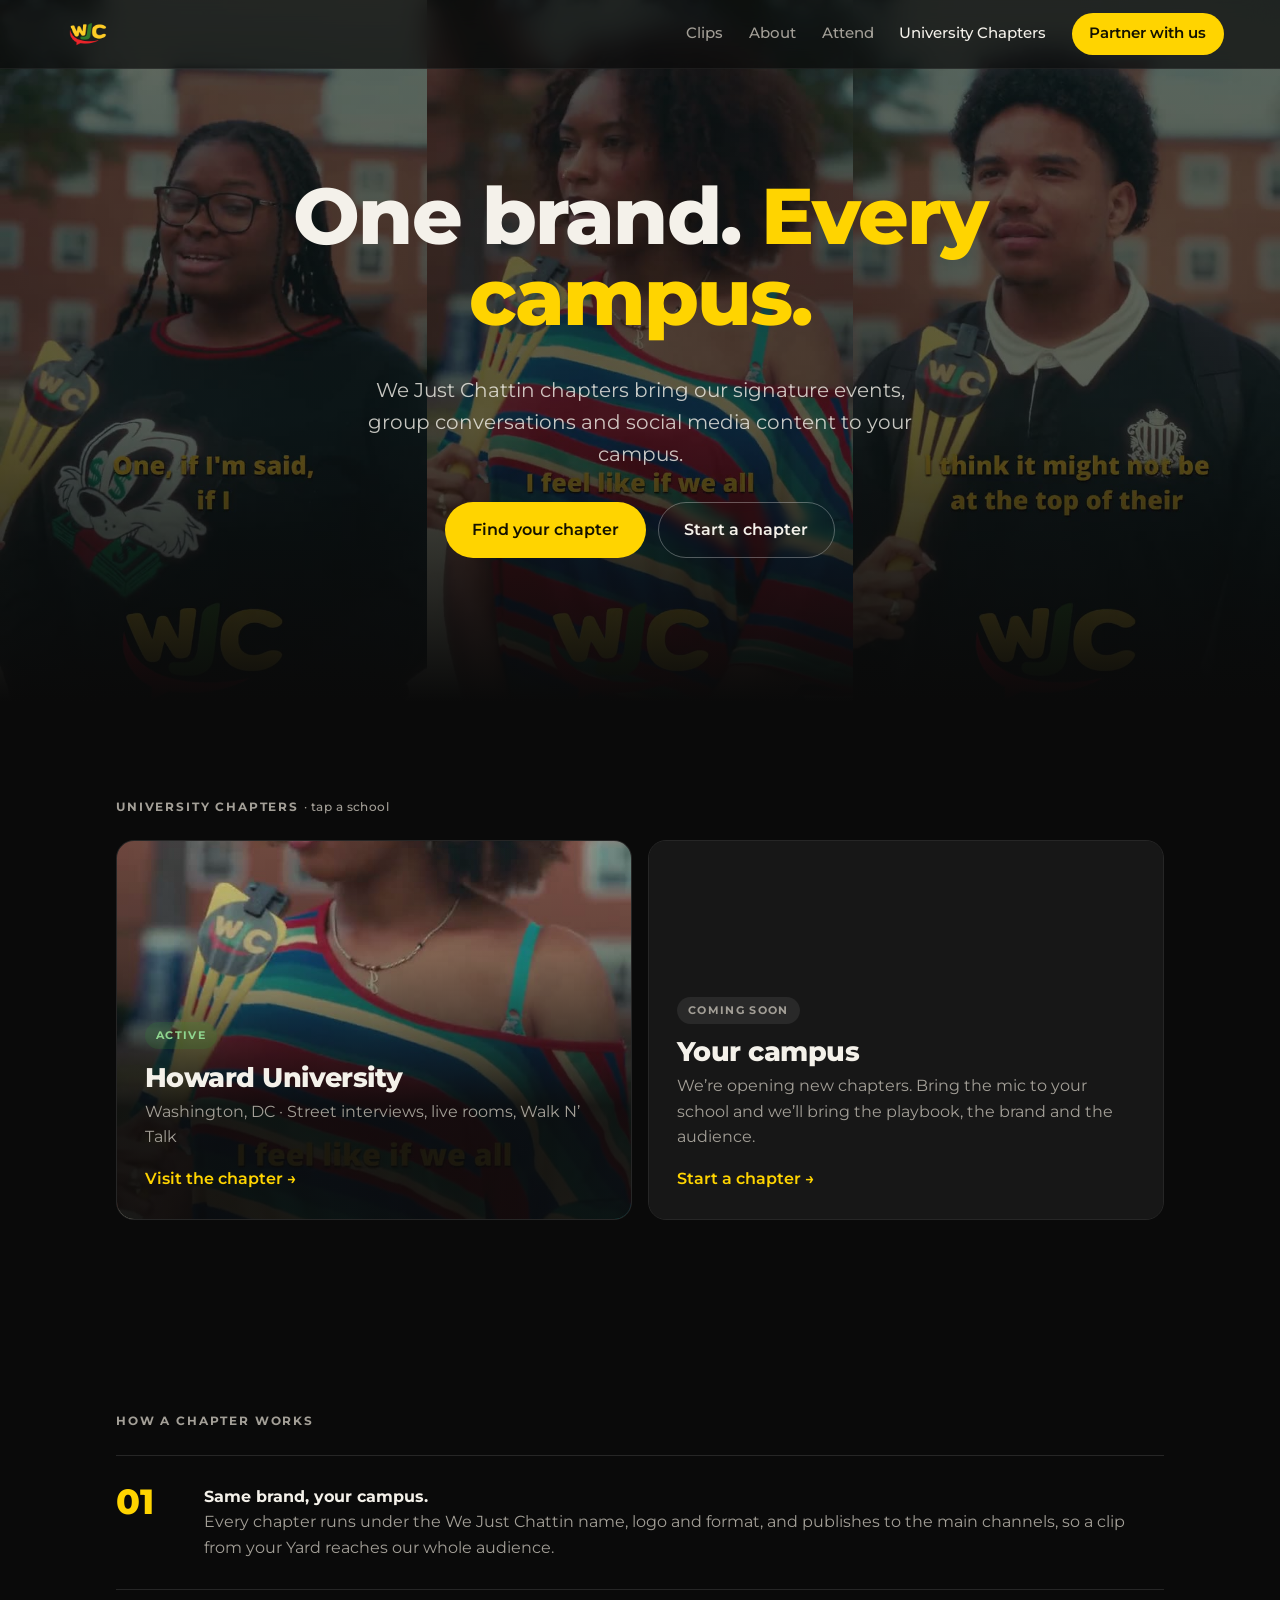
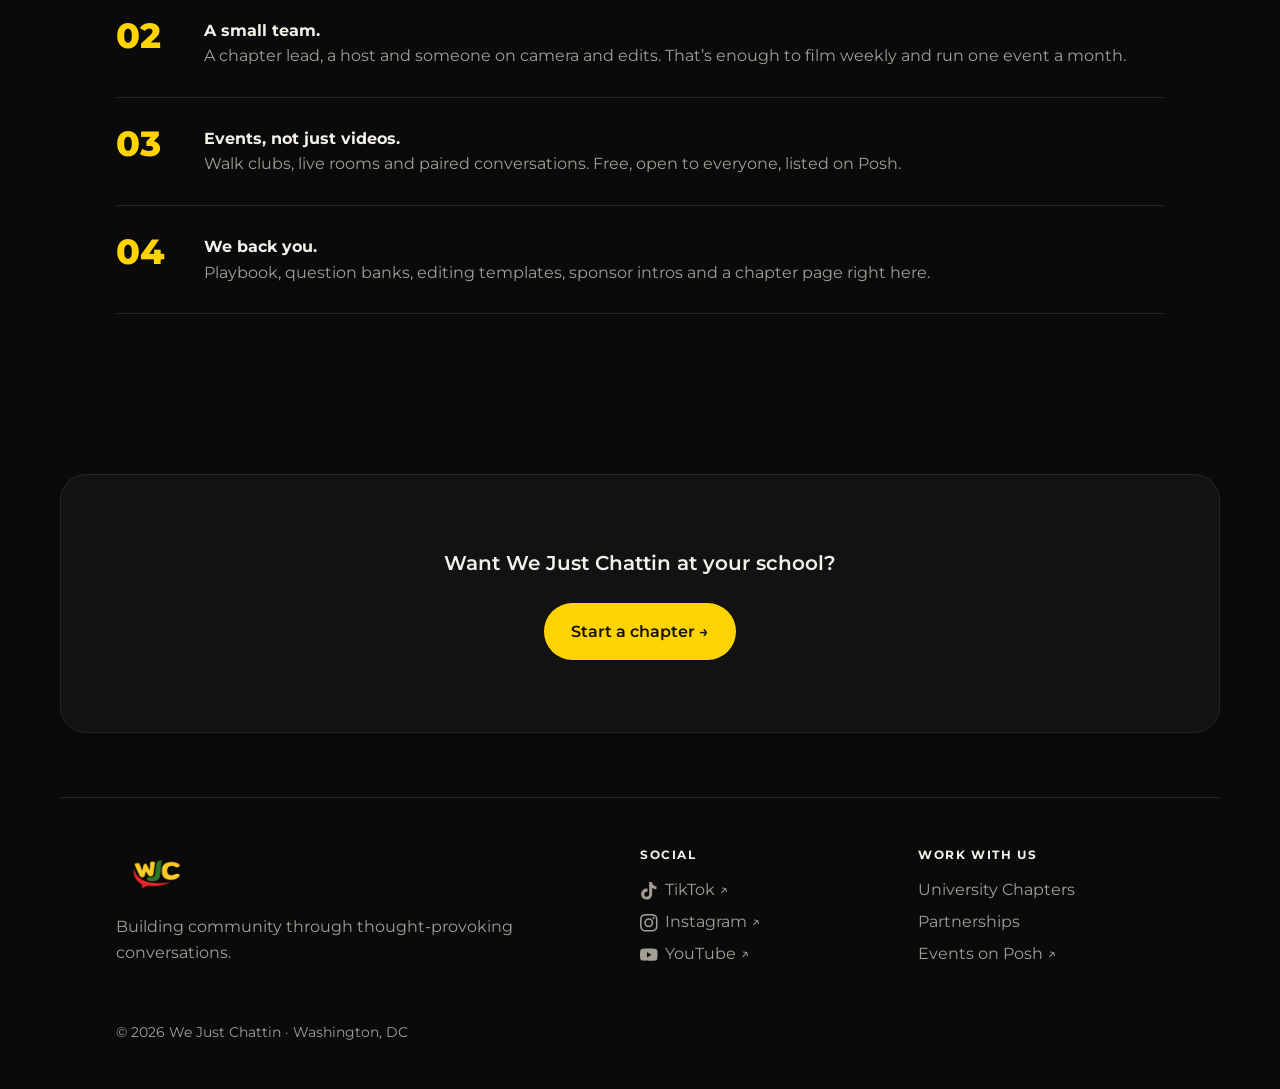
==== chapters/index.html @ 2496a4d8 "Past events: Walk N' Talk recap with flyer, photo masonry and viewer; Season 2 Sessions recap Co-Aut" ====
<!doctype html>
<html lang="en">
<head>
  <meta charset="utf-8">
  <meta name="viewport" content="width=device-width, initial-scale=1">
  <title>University Chapters · We Just Chattin</title>
  <meta name="description" content="We Just Chattin chapters bring our signature events, group conversations and social media content to your campus. Find your school or start a chapter.">
  <meta property="og:title" content="University Chapters · We Just Chattin">
  <meta property="og:description" content="We Just Chattin chapters bring our signature events, group conversations and social media content to your campus. Find your school or start a chapter.">
  <meta property="og:image" content="../assets/logo.png">
  <link rel="icon" href="../assets/logo.png">
  <link rel="preconnect" href="https://fonts.googleapis.com">
  <link href="https://fonts.googleapis.com/css2?family=Montserrat:wght@500;600;700;800;900&display=swap" rel="stylesheet">
  <link rel="stylesheet" href="../styles.css?v=23">
</head>
<body>
  <header class="nav">
    <a class="brand" href="../index.html"><img src="../assets/logo.png" alt="We Just Chattin"></a>
    <button class="menu-btn" aria-label="Open menu" aria-expanded="false">☰</button>
    <nav>
      <a href="../index.html#clips">Clips</a>
      <a href="../index.html#about">About</a>
      <a href="../index.html#attend">Attend</a>
      <a href="../chapters/" aria-current="page">University Chapters</a>
      <a href="../partnerships.html" class="nav-cta">Partner with us</a>
    </nav>
  </header>

  <main>
    <section class="hero short">
      <div class="wall three" aria-hidden="true">
        <video autoplay muted loop playsinline preload="auto" poster="../assets/hero/wall-1.jpg"><source src="../assets/hero/wall-1.mp4" type="video/mp4"></video>
        <video autoplay muted loop playsinline preload="auto" poster="../assets/hero/wall-3.jpg"><source src="../assets/hero/wall-3.mp4" type="video/mp4"></video>
        <video autoplay muted loop playsinline preload="auto" poster="../assets/hero/wall-5.jpg"><source src="../assets/hero/wall-5.mp4" type="video/mp4"></video>
      </div>
      <div class="hero-inner">
        <h1>One brand. <em>Every campus.</em></h1>
        <p class="lede">We Just Chattin chapters bring our signature events, group conversations and social media content to your campus.</p>
        <div class="actions center">
          <a class="btn primary" href="#chapters">Find your chapter</a>
          <a class="btn ghost" href="mailto:hello@wejustchattin.com?subject=Start%20a%20We%20Just%20Chattin%20chapter">Start a chapter</a>
        </div>
      </div>
    </section>

    <section id="chapters" class="section">
      <p class="label">University Chapters <span>&middot; tap a school</span></p>
      <div class="chapters">
        <a class="chapter-card" href="howard.html">
          <img src="../assets/hero/wall-3.jpg" alt="" loading="lazy" width="720" height="1280">
          <div class="chapter-body">
            <span class="chip">Active</span>
            <h2>Howard University</h2>
            <p>Washington, DC &middot; Street interviews, live rooms, Walk N&rsquo; Talk</p>
            <span class="go">Visit the chapter →</span>
          </div>
        </a>
        <a class="chapter-card soon" href="mailto:hello@wejustchattin.com?subject=Start%20a%20We%20Just%20Chattin%20chapter">
          <div class="chapter-body">
            <span class="chip">Coming soon</span>
            <h2>Your campus</h2>
            <p>We&rsquo;re opening new chapters. Bring the mic to your school and we&rsquo;ll bring the playbook, the brand and the audience.</p>
            <span class="go">Start a chapter →</span>
          </div>
        </a>
      </div>
    </section>

    <section class="section">
      <p class="label">How a chapter works</p>
      <ol class="steps">
        <li><div><strong>Same brand, your campus.</strong><p>Every chapter runs under the We Just Chattin name, logo and format, and publishes to the main channels, so a clip from your Yard reaches our whole audience.</p></div></li>
        <li><div><strong>A small team.</strong><p>A chapter lead, a host and someone on camera and edits. That&rsquo;s enough to film weekly and run one event a month.</p></div></li>
        <li><div><strong>Events, not just videos.</strong><p>Walk clubs, live rooms and paired conversations. Free, open to everyone, listed on Posh.</p></div></li>
        <li><div><strong>We back you.</strong><p>Playbook, question banks, editing templates, sponsor intros and a chapter page right here.</p></div></li>
      </ol>
    </section>

    <section class="cta-band">
      <p>Want We Just Chattin at your school?</p>
      <a class="btn primary" href="mailto:hello@wejustchattin.com?subject=Start%20a%20We%20Just%20Chattin%20chapter">Start a chapter →</a>
    </section>
  </main>

  <footer>
    <div class="foot-grid">
      <div>
        <img class="foot-logo" src="../assets/logo.png" alt="We Just Chattin">
        <p class="muted">Building community through thought-provoking conversations.</p>
      </div>
      <div>
        <p class="foot-h">Social</p>
        <a href="https://www.tiktok.com/@wejchattin" target="_blank" rel="noopener"><svg class="icon" viewBox="0 0 24 24" aria-hidden="true"><path fill="currentColor" d="M12.53.02C13.84 0 15.14.01 16.44 0c.08 1.53.63 3.09 1.75 4.17 1.12 1.11 2.7 1.62 4.24 1.79v4.03c-1.44-.05-2.89-.35-4.2-.97-.57-.26-1.1-.59-1.62-.93-.01 2.92.01 5.84-.02 8.75-.08 1.4-.54 2.79-1.35 3.94-1.31 1.92-3.58 3.17-5.91 3.21-1.43.08-2.86-.31-4.08-1.03-2.02-1.19-3.44-3.37-3.65-5.71-.02-.5-.03-1-.01-1.49.18-1.9 1.12-3.72 2.58-4.96 1.66-1.44 3.98-2.13 6.15-1.72.02 1.48-.04 2.96-.04 4.44-.99-.32-2.15-.23-3.02.37-.63.41-1.11 1.04-1.36 1.75-.21.51-.15 1.07-.14 1.61.24 1.64 1.82 3.02 3.5 2.87 1.12-.01 2.19-.66 2.77-1.61.19-.33.4-.67.41-1.06.1-1.79.06-3.57.07-5.36.01-4.03-.01-8.05.02-12.07z"/></svg>TikTok ↗</a>
        <a href="https://www.instagram.com/wejchattin/" target="_blank" rel="noopener"><svg class="icon" viewBox="0 0 24 24" aria-hidden="true"><path fill="currentColor" d="M7.03.08C5.76.14 4.9.34 4.14.64c-.78.3-1.44.71-2.1 1.37C1.38 2.67.98 3.33.68 4.11.38 4.87.18 5.73.13 7c-.06 1.27-.07 1.68-.07 4.92 0 3.24.02 3.65.08 4.92.06 1.27.26 2.14.56 2.9.3.78.71 1.44 1.37 2.1.66.66 1.32 1.06 2.1 1.36.76.3 1.63.5 2.9.55 1.27.06 1.68.07 4.92.07s3.65-.02 4.92-.08c1.27-.06 2.14-.26 2.9-.56.78-.3 1.44-.71 2.1-1.37.66-.66 1.06-1.32 1.36-2.1.3-.76.5-1.63.55-2.9.06-1.27.07-1.68.07-4.92s-.02-3.65-.08-4.92c-.06-1.27-.26-2.14-.56-2.9-.3-.78-.71-1.44-1.37-2.1-.66-.66-1.32-1.06-2.1-1.36-.76-.3-1.63-.5-2.9-.55C15.65.01 15.24 0 12 0 8.76 0 8.35.02 7.03.08zm.15 21.65c-1.16-.05-1.8-.25-2.22-.41-.56-.22-.96-.48-1.38-.9-.42-.42-.68-.82-.9-1.38-.16-.42-.36-1.05-.41-2.22-.06-1.26-.07-1.63-.08-4.82 0-3.19 0-3.56.06-4.82.05-1.16.25-1.8.41-2.22.22-.56.48-.96.9-1.38.42-.42.82-.68 1.38-.9.42-.16 1.05-.36 2.22-.41 1.26-.06 1.63-.07 4.82-.08 3.19 0 3.56 0 4.82.06 1.16.05 1.8.25 2.22.41.56.22.96.48 1.38.9.42.42.68.82.9 1.38.16.42.36 1.05.41 2.22.06 1.26.07 1.63.08 4.82 0 3.19 0 3.56-.06 4.82-.05 1.16-.25 1.8-.41 2.22-.22.56-.48.96-.9 1.38-.42.42-.82.68-1.38.9-.42.16-1.05.36-2.22.41-1.26.06-1.63.07-4.82.08-3.19 0-3.56 0-4.82-.06zM16.95 5.6a1.44 1.44 0 1 0 2.88 0 1.44 1.44 0 0 0-2.88 0zM5.84 12.01a6.16 6.16 0 1 0 12.32-.02 6.16 6.16 0 0 0-12.32.02zM8 12a4 4 0 1 1 8 0 4 4 0 0 1-8 0z"/></svg>Instagram ↗</a>
        <a href="https://www.youtube.com/@WejChattin" target="_blank" rel="noopener"><svg class="icon" viewBox="0 0 24 24" aria-hidden="true"><path fill="currentColor" d="M23.5 6.19a3.02 3.02 0 0 0-2.12-2.14C19.5 3.55 12 3.55 12 3.55s-7.5 0-9.38.5A3.02 3.02 0 0 0 .5 6.19C0 8.07 0 12 0 12s0 3.93.5 5.81a3.02 3.02 0 0 0 2.12 2.14c1.88.5 9.38.5 9.38.5s7.5 0 9.38-.5a3.02 3.02 0 0 0 2.12-2.14C24 15.93 24 12 24 12s0-3.93-.5-5.81zM9.55 15.57V8.43L15.82 12l-6.27 3.57z"/></svg>YouTube ↗</a>
      </div>
      <div>
        <p class="foot-h">Work with us</p>
        <a href="index.html">University Chapters</a>
        <a href="../partnerships.html">Partnerships</a>
        <a href="https://posh.vip/e/walk-n-talk-1" target="_blank" rel="noopener">Events on Posh ↗</a>
      </div>
    </div>
    <p class="copy">&copy; <span id="year"></span> We Just Chattin &middot; Washington, DC</p>
  </footer>

  <script src="../site.js?v=13"></script>
</body>
</html>
---- styles.css ----
/* ---------- Tokens ---------- */
:root {
  --bg: #0a0a0a;
  --bg-2: #121212;
  --surface: #171717;
  --border: #262626;
  --text: #f4f1ea;
  --muted: #a39f97;
  --yellow: #ffd400;   /* logo */
  --green: #2e8b2e;    /* logo */
  --red: #e52421;      /* logo */
  --accent: var(--yellow);
  --accent-ink: #141200;
  --radius: 18px;
  --max: 1160px;
  --gutter: clamp(1.25rem, 5vw, 3.5rem);
}

* { box-sizing: border-box; }
html { scroll-behavior: smooth; }
body { margin: 0; background: var(--bg); color: var(--text); font-family: "Montserrat", system-ui, -apple-system, sans-serif; line-height: 1.6; -webkit-font-smoothing: antialiased; }
img, video { max-width: 100%; display: block; }
a { color: inherit; }
p { margin: 0 0 1em; }
.muted { color: var(--muted); }

/* ---------- Type (Grail-style serif statements) ---------- */
h1, .display { font-family: "Montserrat", system-ui, sans-serif; font-weight: 800; letter-spacing: -0.025em; line-height: 1.02; margin: 0 0 0.45em; }
h1 { font-size: clamp(2rem, min(6.2vw, 9vh), 5rem); }
h2.display { font-size: clamp(1.9rem, 4.2vw, 3.1rem); }
h1 em, .display em { font-style: normal; color: var(--accent); }
h3 { font-weight: 800; font-size: 1.15rem; margin: 0 0 0.4em; line-height: 1.2; }
.eyebrow { display: inline-block; font-size: 0.72rem; font-weight: 600; letter-spacing: 0.18em; text-transform: uppercase; color: var(--muted); margin-bottom: 1.5rem; }
.chip { display: inline-block; font-size: 0.68rem; font-weight: 700; letter-spacing: 0.12em; text-transform: uppercase; color: #8fd68f; background: rgba(46,139,46,0.18); border-radius: 999px; padding: 0.3rem 0.7rem; margin-bottom: 0.9rem; }
.lede { font-size: clamp(1.05rem, 1.8vw, 1.25rem); color: var(--muted); max-width: 36rem; margin-left: auto; margin-right: auto; }
.section-head { max-width: 44rem; margin-bottom: 2.5rem; }
.section-lede { color: var(--muted); max-width: 36rem; }
.section-lede.center { margin: 0 auto 1.5rem; }

.label { font-size: 0.72rem; font-weight: 700; letter-spacing: 0.16em; text-transform: uppercase; color: var(--muted); margin: 0 0 1.5rem; }
.label span { font-weight: 500; letter-spacing: 0.04em; text-transform: none; }

/* ---------- Nav ---------- */
.nav { position: fixed; top: 0; left: 0; right: 0; z-index: 20; display: flex; align-items: center; justify-content: space-between; gap: 1rem; padding: 0.75rem var(--gutter); background: rgba(10,10,10,0.7); backdrop-filter: blur(14px); border-bottom: 1px solid rgba(255,255,255,0.06); }
.brand img { height: 44px; width: auto; }
.nav nav { display: flex; align-items: center; gap: 1.6rem; }
.nav nav a { text-decoration: none; color: var(--muted); font-weight: 500; font-size: 0.92rem; }
.nav nav a:hover, .nav nav a[aria-current] { color: var(--text); }
.nav-cta { color: var(--accent-ink) !important; background: var(--accent); padding: 0.55rem 1.1rem; border-radius: 999px; font-weight: 600 !important; }
.menu-btn { display: none; background: none; border: 1px solid var(--border); color: var(--text); font-size: 1.1rem; border-radius: 10px; padding: 0.4rem 0.7rem; }

/* ---------- Layout ---------- */
main > .section, main > .stats, main > .cta-band, main > .logo-strip { max-width: var(--max); margin-left: auto; margin-right: auto; padding-left: var(--gutter); padding-right: var(--gutter); }
.section { scroll-margin-top: 5rem; padding-top: clamp(3.5rem, 8vw, 6rem); padding-bottom: clamp(3.5rem, 8vw, 6rem); }

/* ---------- Buttons ---------- */
.actions { display: flex; gap: 0.75rem; flex-wrap: wrap; margin-top: 2rem; }
.actions.center { justify-content: center; }
.btn { display: inline-block; padding: 0.9rem 1.6rem; border-radius: 999px; font-weight: 600; text-decoration: none; border: 1.5px solid transparent; transition: background 0.15s, border-color 0.15s, filter 0.15s; }
.btn:hover { filter: brightness(1.08); }
.btn.primary { background: var(--accent); color: var(--accent-ink); }
.btn.primary:hover { background: #ffe14d; }
.btn.ghost { border-color: rgba(255,255,255,0.3); color: var(--text); backdrop-filter: blur(6px); }
.btn.ghost:hover { border-color: var(--text); }
.btn.light { background: #fff; color: #111; }

/* ---------- Hero with video wall ---------- */
.hero { position: relative; min-height: 100svh; display: grid; place-items: center; text-align: center; padding: 7rem var(--gutter) 5rem; overflow: hidden; isolation: isolate; }
.hero.short { min-height: 78svh; }
.wall { position: absolute; inset: 0; z-index: -2; display: grid; grid-template-columns: repeat(5, 1fr); gap: 0; }
.wall.three { grid-template-columns: repeat(3, 1fr); }
.wall video { width: 100%; height: 100%; object-fit: cover; filter: saturate(0.9); }
.hero::before { content: ""; position: absolute; inset: 0; z-index: -1; background: linear-gradient(to bottom, rgba(10,10,10,0.55), rgba(10,10,10,0.62) 60%, var(--bg) 100%); }
.hero-inner { max-width: 60rem; }
.hero .lede { color: rgba(244,241,234,0.8); }

/* ---------- Stats (Jubilee-style, no boxes) ---------- */
.stats { display: grid; grid-template-columns: repeat(4, 1fr); gap: 2rem 2.5rem; padding-top: 3.5rem; padding-bottom: 1.5rem; }
.stat { border-left: 1px solid var(--border); padding-left: 1.25rem; }
.stat strong { display: block; font-weight: 900; letter-spacing: -0.04em; line-height: 0.95; font-size: clamp(2.6rem, 5.5vw, 4.6rem); color: var(--accent); margin-bottom: 0.5rem; }
.stat span { display: block; color: var(--muted); font-size: 0.95rem; max-width: 16rem; }
.stats.big { grid-template-columns: repeat(2, 1fr); gap: 3rem 4rem; padding: 0; }
.stats.big .stat strong { font-size: clamp(3.4rem, 8vw, 7rem); }
.stats.big .stat span { font-size: 1.05rem; max-width: 22rem; }
.stats-link { grid-column: 1 / -1; font-size: 0.9rem; font-weight: 600; text-decoration: none; }
.stats-link:hover { color: var(--accent); }

/* ---------- Most-watched reel: poster cards + lightbox ---------- */
.reel { display: flex; gap: 1rem; overflow-x: auto; scroll-snap-type: x mandatory; padding: 0.25rem var(--gutter) 1rem; margin: 0 calc(-1 * var(--gutter)); scrollbar-width: none; }
.reel::-webkit-scrollbar { display: none; }
.tok { flex: 0 0 auto; width: clamp(210px, 20vw, 260px); margin: 0; scroll-snap-align: start; }
.tok-poster { display: block; position: relative; width: 100%; aspect-ratio: 9 / 16; padding: 0; border: 0; border-radius: 16px; overflow: hidden; background: var(--surface); }
.tok-poster img { width: 100%; height: 100%; object-fit: cover; transition: transform 0.35s ease; }
.tok-poster:hover img { transform: scale(1.04); }
.tok-poster::after { content: ""; position: absolute; inset: 0; background: linear-gradient(to top, rgba(0,0,0,0.45), transparent 45%); }
.tok-poster .play { position: absolute; left: 50%; top: 50%; width: 58px; height: 58px; margin: -29px 0 0 -29px; border-radius: 50%; background: var(--accent); z-index: 1; display: grid; place-items: center; transition: transform 0.2s; box-shadow: 0 8px 24px rgba(0,0,0,0.35); }
.tok-poster .play::before { content: ""; width: 0; height: 0; border-style: solid; border-width: 11px 0 11px 19px; border-color: transparent transparent transparent var(--accent-ink); margin-left: 4px; }
.tok-poster:hover .play { transform: scale(1.08); }
.tok figcaption { padding: 0.8rem 0.1rem 0; font-size: 0.9rem; }
.tok figcaption strong { display: block; font-weight: 700; line-height: 1.3; margin-bottom: 0.25rem; }
.tok figcaption .plat { display: inline-flex; align-items: center; gap: 0.4rem; color: var(--accent); font-weight: 700; }
.tok figcaption .plat .icon { width: 1rem; height: 1rem; color: var(--text); }
.tok.more { display: grid; place-items: center; width: 200px; aspect-ratio: 9 / 16; text-decoration: none; background: var(--accent); color: var(--accent-ink); border-radius: 16px; font-weight: 800; font-size: 1.2rem; line-height: 1.15; text-align: center; letter-spacing: -0.02em; }
.tok.more.ig { background: var(--surface); color: var(--text); border: 1px solid var(--border); }

.player { border: 0; padding: 0; background: transparent; max-width: none; max-height: none; width: fit-content; height: fit-content; margin: auto; overflow: visible; }
.player::backdrop { background: rgba(0,0,0,0.85); backdrop-filter: blur(6px); }
.player-frame { width: min(360px, 92vw); height: min(640px, 82vh); border-radius: 18px; overflow: hidden; background: #000; }
.player-frame iframe { width: 100%; height: 100%; border: 0; display: block; }
.player.instagram .player-frame iframe { height: calc(100% + 130px); margin-top: -54px; }
.player-close { position: absolute; top: -2.6rem; right: 0; background: none; border: 0; color: #fff; font-size: 1.4rem; }
.player-link { display: block; margin-top: 0.8rem; text-align: center; color: var(--muted); text-decoration: none; font-size: 0.9rem; }
.player-link:hover { color: var(--text); }

/* ---------- Channels ---------- */
.channels { display: grid; grid-template-columns: repeat(auto-fit, minmax(260px, 1fr)); gap: 1rem; }
.channel { position: relative; display: flex; flex-direction: column; gap: 0.3rem; background: var(--surface); border: 1px solid var(--border); border-radius: var(--radius); padding: 1.6rem 1.75rem; text-decoration: none; transition: border-color 0.15s; }
.channel:hover { border-color: var(--accent); }
.channel .label { display: flex; align-items: center; gap: 0.5rem; font-size: 0.72rem; letter-spacing: 0.14em; text-transform: uppercase; color: var(--muted); margin-bottom: 0.4rem; }
.icon { width: 1.35rem; height: 1.35rem; flex: 0 0 auto; }
.channel .icon { width: 1.6rem; height: 1.6rem; color: var(--text); }
.channel:hover .icon { color: var(--accent); }
.foot-grid a .icon { display: inline-block; vertical-align: -0.3em; margin-right: 0.45rem; width: 1.1rem; height: 1.1rem; }
.channel strong { font-family: "Montserrat", sans-serif; font-weight: 800; letter-spacing: -0.02em; font-size: 1.5rem; line-height: 1.1; }
.channel .meta { color: var(--muted); font-size: 0.9rem; }
.channel .arrow { position: absolute; top: 1.4rem; right: 1.6rem; color: var(--accent); font-size: 1.2rem; }

/* ---------- Attend ---------- */
.attend { display: grid; grid-template-columns: 1fr 1.2fr; gap: 3rem; align-items: start; }
.attend-media { display: grid; grid-template-columns: minmax(0, 220px) 1fr; gap: 1.25rem; align-items: start; }
.walk-video { margin: 0; }
.walk-video video { width: 100%; aspect-ratio: 9 / 16; object-fit: cover; border-radius: 16px; background: var(--surface); display: block; }
.walk-video.sound video { outline: 2px solid var(--accent); }
.walk-video figcaption { font-size: 0.8rem; color: var(--muted); margin-top: 0.5rem; }
.attend-copy p { color: var(--muted); }
.checks { list-style: none; padding: 0; margin: 1.5rem 0 0; display: grid; gap: 0.6rem; }
.checks li { padding-left: 1.6rem; position: relative; }
.checks li::before { content: "✓"; position: absolute; left: 0; color: #8fd68f; font-weight: 700; }
.next-event { background: var(--red); color: #fff; border-radius: var(--radius); padding: 2rem; }
.next-event .chip { background: rgba(255,255,255,0.18); color: #fff; }
.next-event h3 { font-family: "Montserrat", sans-serif; font-weight: 800; letter-spacing: -0.02em; font-size: 2.2rem; line-height: 1; margin-bottom: 0.4rem; }
.next-event .date { font-weight: 600; margin-bottom: 0.5rem; }
.next-event .where { color: rgba(255,255,255,0.85); font-size: 0.95rem; }
.next-event .btn { margin-top: 0.5rem; }

/* ---------- Team ---------- */
.team { display: grid; grid-template-columns: repeat(auto-fill, minmax(200px, 300px)); gap: 1.25rem; }
.member { margin: 0; }
.member img { aspect-ratio: 1; object-fit: cover; border-radius: var(--radius); border: 1px solid var(--border); transition: transform 0.25s; }
.member:hover img { transform: rotate(-1.5deg); }
.member figcaption { margin-top: 0.8rem; }
.member strong { display: block; }
.member span { color: var(--muted); font-size: 0.9rem; }

/* ---------- CTA band ---------- */
.cta-band { margin-top: clamp(2rem, 6vw, 4rem); margin-bottom: clamp(2rem, 6vw, 4rem); padding-top: clamp(2.5rem, 6vw, 4.5rem); padding-bottom: clamp(2.5rem, 6vw, 4.5rem); background: var(--bg-2); border: 1px solid var(--border); border-radius: calc(var(--radius) + 8px); text-align: center; }
.cta-band p { color: var(--text); font-size: 1.25rem; font-weight: 600; max-width: 34rem; margin: 0 auto 1.5rem; }

/* ---------- Partnerships page ---------- */
.logo-strip { padding-top: 2rem; padding-bottom: 1.5rem; }
.strip-label { font-size: 0.72rem; letter-spacing: 0.14em; text-transform: uppercase; color: var(--muted); margin-bottom: 1rem; }
.logo-strip ul { list-style: none; padding: 0; margin: 0; display: flex; flex-wrap: wrap; gap: 1.5rem 4rem; align-items: center; }
.logo-strip li { font-family: "Montserrat", sans-serif; font-weight: 800; font-size: 1.1rem; letter-spacing: 0.02em; text-transform: uppercase; color: var(--muted); opacity: 0.7; }
.logo-strip img { height: 52px; width: auto; opacity: 0.9; }
.logo-strip img[alt="Buttah Skin"] { height: 68px; }
.logo-strip li { line-height: 0; }
.steps { counter-reset: step; list-style: none; padding: 0; margin: 0; border-top: 1px solid var(--border); }
.steps li { counter-increment: step; display: grid; grid-template-columns: 4rem 1fr; gap: 1.5rem; padding: 1.75rem 0; border-bottom: 1px solid var(--border); }
.steps li::before { content: counter(step, decimal-leading-zero); font-family: "Montserrat", sans-serif; font-weight: 800; font-size: 2.2rem; color: var(--accent); line-height: 1; }
.steps p { color: var(--muted); margin: 0; }
.cases { display: grid; grid-template-columns: repeat(auto-fit, minmax(280px, 360px)); gap: 1rem; }
.case { background: var(--surface); border: 1px solid var(--border); border-radius: var(--radius); overflow: hidden; }
.case-video { width: 100%; aspect-ratio: 9 / 16; max-height: 520px; object-fit: cover; background: #000; display: block; }
.case-logo-panel { aspect-ratio: 9 / 16; max-height: 520px; display: grid; place-items: center; background: var(--bg-2); border-bottom: 1px solid var(--border); }
.case-logo-panel img { width: 70%; height: auto; }
.case .body .case-logo { height: 20px; width: auto; margin-bottom: 1rem; opacity: 0.9; }
.case .body .case-logo[alt="Buttah Skin"] { height: 28px; }
.case .body { padding: 1.5rem; }
.case .body p { color: var(--muted); }
.case .body a { color: var(--accent); font-weight: 600; text-decoration: none; }
.audience { display: grid; grid-template-columns: repeat(auto-fit, minmax(220px, 1fr)); gap: 1rem; }
.audience div { padding: 1.5rem; border: 1px solid var(--border); border-radius: var(--radius); }
.audience strong { display: block; font-family: "Montserrat", sans-serif; font-weight: 800; letter-spacing: -0.02em; font-size: 1.9rem; line-height: 1.1; margin-bottom: 0.3rem; }
.audience span { color: var(--muted); font-size: 0.9rem; }
.audience { display: grid; grid-template-columns: repeat(auto-fit, minmax(220px, 1fr)); gap: 1rem; }
.audience div { padding: 1.5rem; border: 1px solid var(--border); border-radius: var(--radius); }
.audience strong { display: block; font-family: "Montserrat", sans-serif; font-weight: 800; letter-spacing: -0.02em; font-size: 1.9rem; line-height: 1.1; margin-bottom: 0.3rem; }
.audience span { color: var(--muted); font-size: 0.9rem; }
.contact-big { text-align: center; }
.contact-big a.mail { font-family: "Montserrat", sans-serif; font-weight: 800; font-size: clamp(1.2rem, 3vw, 2.2rem); letter-spacing: -0.02em; color: var(--accent); text-decoration: none; }
.contact-big a.mail:hover { text-decoration: underline; }

/* ---------- Footer ---------- */
footer { border-top: 1px solid var(--border); padding: 3rem var(--gutter) 2rem; max-width: var(--max); margin: 0 auto; }
.foot-grid { display: grid; grid-template-columns: 2fr 1fr 1fr; gap: 2rem; }
.foot-logo { height: 56px; width: auto; margin-bottom: 0.8rem; }
.foot-grid a { display: block; text-decoration: none; color: var(--muted); margin-bottom: 0.4rem; }
.foot-grid a:hover { color: var(--text); }
.foot-h { font-size: 0.72rem; letter-spacing: 0.14em; text-transform: uppercase; color: var(--text); font-weight: 700; margin-bottom: 0.8rem; }
.copy { color: var(--muted); font-size: 0.85rem; margin-top: 2.5rem; }

/* ---------- Responsive ---------- */
@media (max-width: 900px) {
  .wall { grid-template-columns: repeat(3, 1fr); }
  .wall video:nth-child(n+4) { display: none; }
  .stats { grid-template-columns: repeat(2, 1fr); }
  .attend { grid-template-columns: 1fr; }
  .attend-media { grid-template-columns: minmax(0, 200px) 1fr; }
  .foot-grid { grid-template-columns: 1fr 1fr; }
}
@media (max-width: 600px) {
  .menu-btn { display: block; }
  .nav nav { display: none; position: absolute; top: 100%; left: 0; right: 0; flex-direction: column; align-items: flex-start; gap: 0; background: var(--bg); border-bottom: 1px solid var(--border); }
  .nav nav.open { display: flex; }
  .nav nav a { width: 100%; padding: 1rem var(--gutter); border-top: 1px solid var(--border); }
  .nav-cta { border-radius: 0 !important; }
  .wall { grid-template-columns: repeat(2, 1fr); }
  .wall video:nth-child(n+3) { display: none; }
  .hero { min-height: 86vh; padding: 5rem var(--gutter) 4rem; }
  .foot-grid { grid-template-columns: 1fr; }
  .stats, .stats.big { grid-template-columns: 1fr 1fr; gap: 1.5rem; }
  .steps li { grid-template-columns: 3rem 1fr; gap: 1rem; }
  .logo-strip img { height: 40px; }
  .logo-strip img[alt="Buttah Skin"] { height: 52px; }
  .logo-strip ul { gap: 1rem 2.5rem; }
  .team { grid-template-columns: repeat(2, 1fr); gap: 0.8rem; }
  .attend-media { grid-template-columns: 1fr; }
  .walk-video { max-width: 240px; }
  .tok { width: 62vw; }
}
@media (prefers-reduced-motion: reduce) {
  .wall video { display: none; }
  .hero { background: var(--bg-2); }
}

/* ---------- Chapters ---------- */
.chapters { display: grid; grid-template-columns: repeat(auto-fit, minmax(280px, 1fr)); gap: 1rem; }
.chapter-card { position: relative; display: block; min-height: 380px; border-radius: var(--radius); overflow: hidden; background: var(--surface); border: 1px solid var(--border); text-decoration: none; color: var(--text); isolation: isolate; transition: border-color 0.15s; }
.chapter-card:hover { border-color: var(--accent); }
.chapter-card img { position: absolute; inset: 0; width: 100%; height: 100%; object-fit: cover; z-index: -1; filter: saturate(0.85); transition: transform 0.4s; }
.chapter-card:hover img { transform: scale(1.03); }
.chapter-card::after { content: ""; position: absolute; inset: 0; z-index: -1; background: linear-gradient(to top, rgba(10,10,10,0.92) 30%, rgba(10,10,10,0.25) 70%, rgba(10,10,10,0.1)); }
.chapter-card.soon::after { background: var(--surface); }
.chapter-body { position: absolute; left: 0; right: 0; bottom: 0; padding: 1.75rem; }
.chapter-body h2 { font-family: "Montserrat", sans-serif; font-weight: 800; letter-spacing: -0.02em; font-size: 1.7rem; line-height: 1.05; margin: 0 0 0.4rem; }
.chapter-body p { color: var(--muted); margin: 0 0 1rem; max-width: 30rem; }
.chapter-body .go { color: var(--accent); font-weight: 600; }
.chapter-card.soon .chip { color: var(--muted); background: rgba(255,255,255,0.08); }
.crumb { font-size: 0.8rem; letter-spacing: 0.08em; text-transform: uppercase; color: rgba(244,241,234,0.7); margin: 0 0 1rem; }
.crumb a { color: var(--accent); text-decoration: none; }
.two-col { display: grid; grid-template-columns: 1fr 1fr; gap: 2rem; }
.two-col p { margin: 0; color: var(--text); }
.stats.compact { padding: 2.5rem 0 0; grid-template-columns: repeat(3, 1fr); }
.stats.compact .stat { min-width: 0; }
.stats.compact .stat strong { font-size: clamp(2.4rem, 5vw, 4rem); overflow-wrap: anywhere; }
.checks li strong { color: var(--text); }
.small { font-size: 0.9rem; margin-top: 1.25rem; }
.small a { color: var(--accent); }
@media (max-width: 760px) {
  .two-col { grid-template-columns: 1fr; gap: 1rem; }
  .stats.compact { grid-template-columns: 1fr 1fr; }
  .chapter-card { min-height: 320px; }
}

/* ---------- About (founder letter, Jubilee-style split) ---------- */
.about { display: grid; grid-template-columns: minmax(0, 1fr) minmax(0, 1fr); background: var(--bg-2); border-top: 1px solid var(--border); border-bottom: 1px solid var(--border); scroll-margin-top: 5rem; }
.about-text { display: flex; flex-direction: column; justify-content: center; padding: clamp(3rem, 7vw, 6rem) var(--gutter); }
.about-inner { width: 100%; max-width: calc(var(--max) / 2 - var(--gutter)); margin-left: auto; }
.about h2 { font-family: "Montserrat", sans-serif; font-weight: 800; text-transform: uppercase; letter-spacing: -0.02em; line-height: 1; font-size: clamp(2.1rem, 4.4vw, 3.5rem); margin: 0 0 2rem; }
.hand { font-family: "Permanent Marker", "Montserrat", cursive; font-weight: 400; text-transform: none; letter-spacing: 0; color: var(--accent); position: relative; display: inline-block; padding: 0 0.08em; }
.hand svg { position: absolute; left: -3%; bottom: -0.3em; width: 106%; height: 0.45em; overflow: visible; }
.about-letter p { color: var(--text); font-size: 1.02rem; line-height: 1.75; max-width: 34rem; }
.about-sign { margin-top: 1.75rem; line-height: 1.5; }
.about-sign .hand { display: block; font-size: 1.75rem; line-height: 1.1; margin: 0.2rem 0 0.1rem; padding: 0; }
.about-sign small { display: block; color: var(--muted); font-size: 0.95rem; }
.about-photo { position: relative; min-height: 32rem; }
.about-photo img { position: absolute; inset: 0; width: 100%; height: 100%; object-fit: cover; object-position: 50% 22%; }
@media (max-width: 900px) {
  .about { grid-template-columns: 1fr; }
  .about-photo { order: -1; min-height: 0; aspect-ratio: 4 / 3; }
  .about-photo img { object-position: 50% 28%; }
  .about-inner { max-width: none; }
}

/* ---------- Past events (recaps) ---------- */
.past .recap + .recap { margin-top: clamp(3rem, 7vw, 5rem); padding-top: clamp(3rem, 7vw, 5rem); border-top: 1px solid var(--border); }
.recap-head { display: grid; grid-template-columns: minmax(0, 280px) 1fr; gap: clamp(1.5rem, 4vw, 3rem); align-items: center; margin-bottom: 1.5rem; }
.recap-head .flyer { width: 100%; height: auto; border-radius: var(--radius); border: 1px solid var(--border); }
.recap-head .flyer.photo { aspect-ratio: 4 / 5; object-fit: cover; object-position: 50% 20%; }
.recap-copy .chip { margin-bottom: 1rem; }
.recap-copy h2 { margin-bottom: 0.6rem; }
.recap-meta { color: var(--accent); font-weight: 600; font-size: 0.9rem; margin-bottom: 1rem; }
.recap-copy p { color: var(--muted); max-width: 36rem; }
.recap-copy .btn { margin-top: 0.5rem; }
.shots { columns: 3; column-gap: 0.6rem; }
.shot { display: block; width: 100%; margin: 0 0 0.6rem; padding: 0; border: 0; border-radius: 14px; overflow: hidden; background: var(--surface); cursor: zoom-in; break-inside: avoid; }
.shot img { width: 100%; height: auto; transition: transform 0.35s ease; }
.shot:hover img { transform: scale(1.03); }
.viewer { border: 0; padding: 0; margin: 0; background: transparent; max-width: none; max-height: none; width: 100vw; height: 100vh; display: none; place-items: center; }
.viewer[open] { display: grid; }
.viewer::backdrop { background: rgba(0,0,0,0.9); }
.viewer img { max-width: min(92vw, 1400px); max-height: 84vh; width: auto; height: auto; border-radius: 14px; object-fit: contain; }
.viewer-cap { position: fixed; left: 0; right: 0; bottom: 1.1rem; margin: 0; padding: 0 var(--gutter); text-align: center; color: var(--muted); font-size: 0.9rem; }
.viewer-close, .viewer-prev, .viewer-next { position: fixed; z-index: 1; border: 0; color: #fff; background: rgba(255,255,255,0.12); width: 44px; height: 44px; border-radius: 50%; font-size: 1.5rem; line-height: 1; display: grid; place-items: center; cursor: pointer; }
.viewer-close { top: 1rem; right: 1rem; font-size: 1.1rem; }
.viewer-prev { left: 0.8rem; top: 50%; transform: translateY(-50%); }
.viewer-next { right: 0.8rem; top: 50%; transform: translateY(-50%); }
.viewer-close:hover, .viewer-prev:hover, .viewer-next:hover { background: rgba(255,255,255,0.25); }
@media (max-width: 760px) {
  .recap-head { grid-template-columns: 1fr; }
  .recap-head .flyer { max-width: 260px; }
  .shots { columns: 2; column-gap: 0.5rem; }
  .shot { margin-bottom: 0.5rem; border-radius: 10px; }
  .viewer-prev, .viewer-next { top: auto; bottom: 3rem; transform: none; }
}
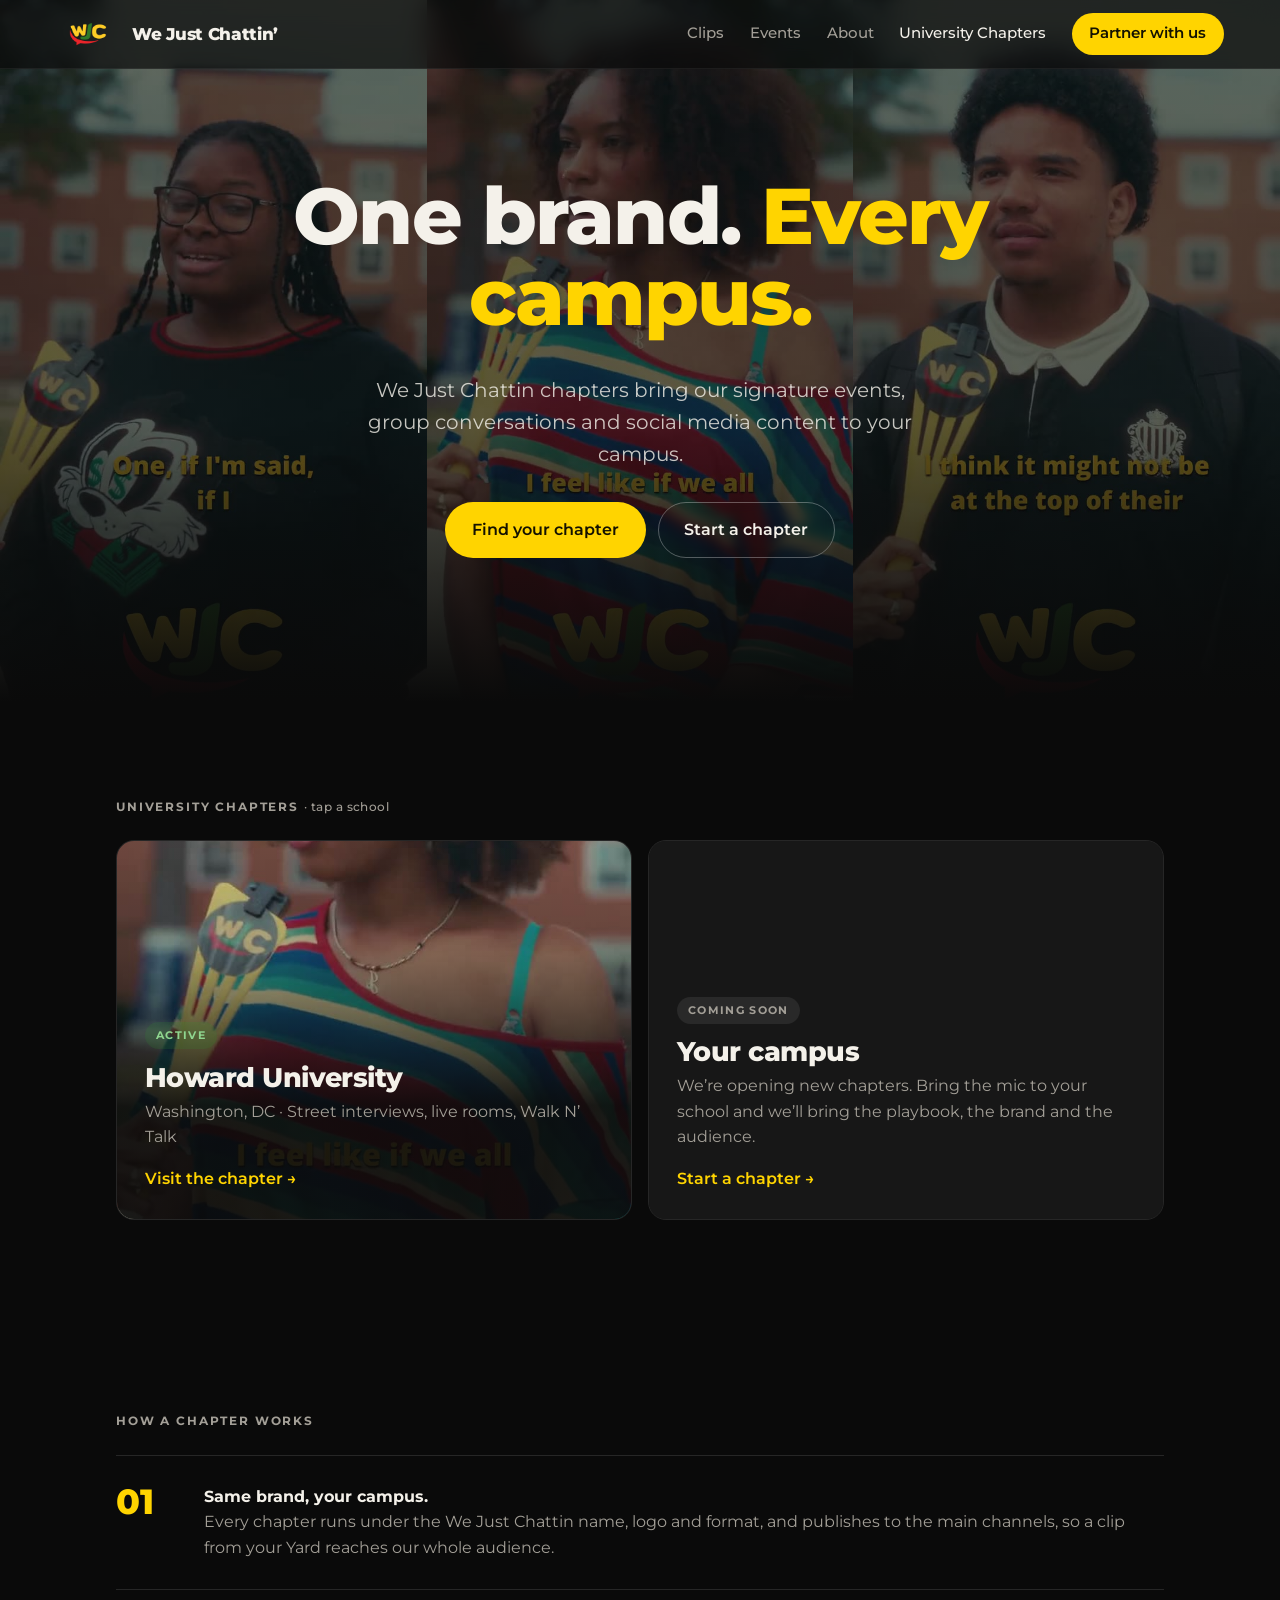
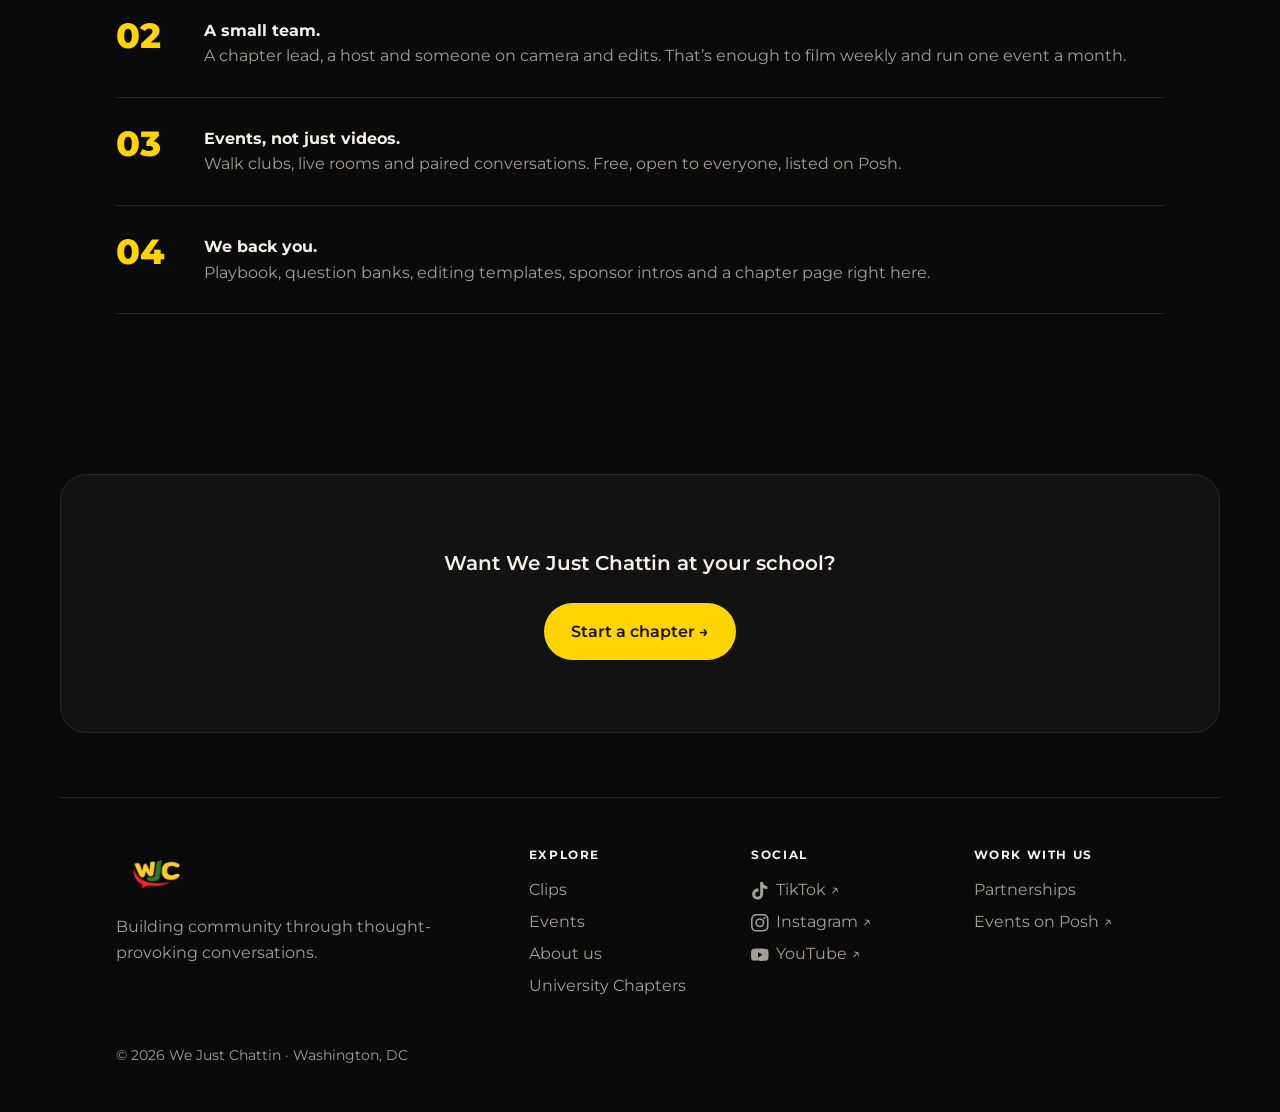
==== commit f4fb8783: "Split the site into pages: clean homepage with entry cards; Clips, Events and About pages; wordmark " ====
--- a/chapters/index.html
+++ b/chapters/index.html
@@ -10,17 +10,17 @@
   <meta property="og:image" content="../assets/logo.png">
   <link rel="icon" href="../assets/logo.png">
   <link rel="preconnect" href="https://fonts.googleapis.com">
-  <link href="https://fonts.googleapis.com/css2?family=Montserrat:wght@500;600;700;800;900&display=swap" rel="stylesheet">
-  <link rel="stylesheet" href="../styles.css?v=23">
+  <link href="https://fonts.googleapis.com/css2?family=Montserrat:wght@500;600;700;800;900&family=Permanent+Marker&display=swap" rel="stylesheet">
+  <link rel="stylesheet" href="../styles.css?v=25">
 </head>
 <body>
   <header class="nav">
-    <a class="brand" href="../index.html"><img src="../assets/logo.png" alt="We Just Chattin"></a>
+    <a class="brand" href="../index.html"><img src="../assets/logo.png" alt=""><span>We Just Chattin&rsquo;</span></a>
     <button class="menu-btn" aria-label="Open menu" aria-expanded="false">☰</button>
     <nav>
-      <a href="../index.html#clips">Clips</a>
-      <a href="../index.html#about">About</a>
-      <a href="../index.html#attend">Attend</a>
+      <a href="../clips.html">Clips</a>
+      <a href="../events.html">Events</a>
+      <a href="../about.html">About</a>
       <a href="../chapters/" aria-current="page">University Chapters</a>
       <a href="../partnerships.html" class="nav-cta">Partner with us</a>
     </nav>
@@ -89,6 +89,13 @@
         <p class="muted">Building community through thought-provoking conversations.</p>
       </div>
       <div>
+        <p class="foot-h">Explore</p>
+        <a href="../clips.html">Clips</a>
+        <a href="../events.html">Events</a>
+        <a href="../about.html">About us</a>
+        <a href="../chapters/">University Chapters</a>
+      </div>
+      <div>
         <p class="foot-h">Social</p>
         <a href="https://www.tiktok.com/@wejchattin" target="_blank" rel="noopener"><svg class="icon" viewBox="0 0 24 24" aria-hidden="true"><path fill="currentColor" d="M12.53.02C13.84 0 15.14.01 16.44 0c.08 1.53.63 3.09 1.75 4.17 1.12 1.11 2.7 1.62 4.24 1.79v4.03c-1.44-.05-2.89-.35-4.2-.97-.57-.26-1.1-.59-1.62-.93-.01 2.92.01 5.84-.02 8.75-.08 1.4-.54 2.79-1.35 3.94-1.31 1.92-3.58 3.17-5.91 3.21-1.43.08-2.86-.31-4.08-1.03-2.02-1.19-3.44-3.37-3.65-5.71-.02-.5-.03-1-.01-1.49.18-1.9 1.12-3.72 2.58-4.96 1.66-1.44 3.98-2.13 6.15-1.72.02 1.48-.04 2.96-.04 4.44-.99-.32-2.15-.23-3.02.37-.63.41-1.11 1.04-1.36 1.75-.21.51-.15 1.07-.14 1.61.24 1.64 1.82 3.02 3.5 2.87 1.12-.01 2.19-.66 2.77-1.61.19-.33.4-.67.41-1.06.1-1.79.06-3.57.07-5.36.01-4.03-.01-8.05.02-12.07z"/></svg>TikTok ↗</a>
         <a href="https://www.instagram.com/wejchattin/" target="_blank" rel="noopener"><svg class="icon" viewBox="0 0 24 24" aria-hidden="true"><path fill="currentColor" d="M7.03.08C5.76.14 4.9.34 4.14.64c-.78.3-1.44.71-2.1 1.37C1.38 2.67.98 3.33.68 4.11.38 4.87.18 5.73.13 7c-.06 1.27-.07 1.68-.07 4.92 0 3.24.02 3.65.08 4.92.06 1.27.26 2.14.56 2.9.3.78.71 1.44 1.37 2.1.66.66 1.32 1.06 2.1 1.36.76.3 1.63.5 2.9.55 1.27.06 1.68.07 4.92.07s3.65-.02 4.92-.08c1.27-.06 2.14-.26 2.9-.56.78-.3 1.44-.71 2.1-1.37.66-.66 1.06-1.32 1.36-2.1.3-.76.5-1.63.55-2.9.06-1.27.07-1.68.07-4.92s-.02-3.65-.08-4.92c-.06-1.27-.26-2.14-.56-2.9-.3-.78-.71-1.44-1.37-2.1-.66-.66-1.32-1.06-2.1-1.36-.76-.3-1.63-.5-2.9-.55C15.65.01 15.24 0 12 0 8.76 0 8.35.02 7.03.08zm.15 21.65c-1.16-.05-1.8-.25-2.22-.41-.56-.22-.96-.48-1.38-.9-.42-.42-.68-.82-.9-1.38-.16-.42-.36-1.05-.41-2.22-.06-1.26-.07-1.63-.08-4.82 0-3.19 0-3.56.06-4.82.05-1.16.25-1.8.41-2.22.22-.56.48-.96.9-1.38.42-.42.82-.68 1.38-.9.42-.16 1.05-.36 2.22-.41 1.26-.06 1.63-.07 4.82-.08 3.19 0 3.56 0 4.82.06 1.16.05 1.8.25 2.22.41.56.22.96.48 1.38.9.42.42.68.82.9 1.38.16.42.36 1.05.41 2.22.06 1.26.07 1.63.08 4.82 0 3.19 0 3.56-.06 4.82-.05 1.16-.25 1.8-.41 2.22-.22.56-.48.96-.9 1.38-.42.42-.82.68-1.38.9-.42.16-1.05.36-2.22.41-1.26.06-1.63.07-4.82.08-3.19 0-3.56 0-4.82-.06zM16.95 5.6a1.44 1.44 0 1 0 2.88 0 1.44 1.44 0 0 0-2.88 0zM5.84 12.01a6.16 6.16 0 1 0 12.32-.02 6.16 6.16 0 0 0-12.32.02zM8 12a4 4 0 1 1 8 0 4 4 0 0 1-8 0z"/></svg>Instagram ↗</a>
@@ -96,7 +103,6 @@
       </div>
       <div>
         <p class="foot-h">Work with us</p>
-        <a href="index.html">University Chapters</a>
         <a href="../partnerships.html">Partnerships</a>
         <a href="https://posh.vip/e/walk-n-talk-1" target="_blank" rel="noopener">Events on Posh ↗</a>
       </div>
@@ -104,6 +110,6 @@
     <p class="copy">&copy; <span id="year"></span> We Just Chattin &middot; Washington, DC</p>
   </footer>
 
-  <script src="../site.js?v=13"></script>
+  <script src="../site.js?v=14"></script>
 </body>
 </html>
--- a/styles.css
+++ b/styles.css
@@ -42,6 +42,7 @@
 
 /* ---------- Nav ---------- */
 .nav { position: fixed; top: 0; left: 0; right: 0; z-index: 20; display: flex; align-items: center; justify-content: space-between; gap: 1rem; padding: 0.75rem var(--gutter); background: rgba(10,10,10,0.7); backdrop-filter: blur(14px); border-bottom: 1px solid rgba(255,255,255,0.06); }
+.brand { display: flex; align-items: center; gap: 0.65rem; text-decoration: none; color: var(--text); font-weight: 800; font-size: 1.05rem; letter-spacing: -0.02em; white-space: nowrap; }
 .brand img { height: 44px; width: auto; }
 .nav nav { display: flex; align-items: center; gap: 1.6rem; }
 .nav nav a { text-decoration: none; color: var(--muted); font-weight: 500; font-size: 0.92rem; }
@@ -192,7 +193,7 @@
 
 /* ---------- Footer ---------- */
 footer { border-top: 1px solid var(--border); padding: 3rem var(--gutter) 2rem; max-width: var(--max); margin: 0 auto; }
-.foot-grid { display: grid; grid-template-columns: 2fr 1fr 1fr; gap: 2rem; }
+.foot-grid { display: grid; grid-template-columns: 2fr 1fr 1fr 1fr; gap: 2rem; }
 .foot-logo { height: 56px; width: auto; margin-bottom: 0.8rem; }
 .foot-grid a { display: block; text-decoration: none; color: var(--muted); margin-bottom: 0.4rem; }
 .foot-grid a:hover { color: var(--text); }
@@ -282,34 +283,33 @@
   .about-inner { max-width: none; }
 }
 
-/* ---------- Past events (recaps) ---------- */
-.past .recap + .recap { margin-top: clamp(3rem, 7vw, 5rem); padding-top: clamp(3rem, 7vw, 5rem); border-top: 1px solid var(--border); }
-.recap-head { display: grid; grid-template-columns: minmax(0, 280px) 1fr; gap: clamp(1.5rem, 4vw, 3rem); align-items: center; margin-bottom: 1.5rem; }
-.recap-head .flyer { width: 100%; height: auto; border-radius: var(--radius); border: 1px solid var(--border); }
-.recap-head .flyer.photo { aspect-ratio: 4 / 5; object-fit: cover; object-position: 50% 20%; }
-.recap-copy .chip { margin-bottom: 1rem; }
-.recap-copy h2 { margin-bottom: 0.6rem; }
-.recap-meta { color: var(--accent); font-weight: 600; font-size: 0.9rem; margin-bottom: 1rem; }
-.recap-copy p { color: var(--muted); max-width: 36rem; }
-.recap-copy .btn { margin-top: 0.5rem; }
-.shots { columns: 3; column-gap: 0.6rem; }
-.shot { display: block; width: 100%; margin: 0 0 0.6rem; padding: 0; border: 0; border-radius: 14px; overflow: hidden; background: var(--surface); cursor: zoom-in; break-inside: avoid; }
-.shot img { width: 100%; height: auto; transition: transform 0.35s ease; }
-.shot:hover img { transform: scale(1.03); }
-.viewer { border: 0; padding: 0; margin: 0; background: transparent; max-width: none; max-height: none; width: 100vw; height: 100vh; display: none; place-items: center; }
-.viewer[open] { display: grid; }
-.viewer::backdrop { background: rgba(0,0,0,0.9); }
-.viewer img { max-width: min(92vw, 1400px); max-height: 84vh; width: auto; height: auto; border-radius: 14px; object-fit: contain; }
-.viewer-cap { position: fixed; left: 0; right: 0; bottom: 1.1rem; margin: 0; padding: 0 var(--gutter); text-align: center; color: var(--muted); font-size: 0.9rem; }
-.viewer-close, .viewer-prev, .viewer-next { position: fixed; z-index: 1; border: 0; color: #fff; background: rgba(255,255,255,0.12); width: 44px; height: 44px; border-radius: 50%; font-size: 1.5rem; line-height: 1; display: grid; place-items: center; cursor: pointer; }
-.viewer-close { top: 1rem; right: 1rem; font-size: 1.1rem; }
-.viewer-prev { left: 0.8rem; top: 50%; transform: translateY(-50%); }
-.viewer-next { right: 0.8rem; top: 50%; transform: translateY(-50%); }
-.viewer-close:hover, .viewer-prev:hover, .viewer-next:hover { background: rgba(255,255,255,0.25); }
-@media (max-width: 760px) {
-  .recap-head { grid-template-columns: 1fr; }
-  .recap-head .flyer { max-width: 260px; }
-  .shots { columns: 2; column-gap: 0.5rem; }
-  .shot { margin-bottom: 0.5rem; border-radius: 10px; }
-  .viewer-prev, .viewer-next { top: auto; bottom: 3rem; transform: none; }
-}
+/* ---------- Past events (proof cards) ---------- */
+.recaps { display: grid; grid-template-columns: repeat(3, 1fr); gap: 1rem; }
+.recap-card { margin: 0; background: var(--surface); border: 1px solid var(--border); border-radius: var(--radius); overflow: hidden; }
+.recap-card img { width: 100%; height: auto; aspect-ratio: 4 / 3; object-fit: cover; object-position: 50% 40%; }
+.recap-card div { padding: 1rem 1.1rem 1.15rem; }
+.recap-card strong { display: block; font-weight: 800; font-size: 1.05rem; }
+.recap-card span { display: block; color: var(--muted); font-size: 0.9rem; margin: 0.15rem 0 0.5rem; }
+.recap-card a { color: var(--accent); font-size: 0.88rem; font-weight: 600; text-decoration: none; }
+.recap-card a:hover { text-decoration: underline; }
+.sched-label { margin-top: 2.5rem; }
+.sched { list-style: none; padding: 0; margin: 0; display: grid; grid-template-columns: repeat(auto-fill, minmax(230px, 1fr)); gap: 0.6rem; }
+.sched li { background: var(--surface); border: 1px solid var(--border); border-radius: 12px; padding: 0.85rem 1rem; font-size: 0.92rem; line-height: 1.4; }
+.sched strong { display: block; margin-bottom: 0.1rem; }
+.sched span { color: var(--muted); }
+@media (max-width: 760px) { .recaps { grid-template-columns: 1fr; } }
+
+/* ---------- Sub-pages ---------- */
+.page-head { padding-top: clamp(7rem, 14vw, 9.5rem); padding-bottom: 0; }
+.page-head h1 { font-size: clamp(2.2rem, 5vw, 3.8rem); margin-bottom: 0.4em; }
+.page-head .section-lede { margin-bottom: 0; }
+.clips-page { padding-top: 2rem; }
+.explore-grid { grid-template-columns: repeat(auto-fit, minmax(230px, 1fr)); }
+.explore .chapter-card { min-height: 320px; }
+.explore .chapter-body { padding: 1.4rem; }
+.explore .chapter-body h2 { font-size: 1.4rem; }
+.explore .chapter-body p { font-size: 0.92rem; margin-bottom: 0.6rem; }
+.about-us { display: grid; grid-template-columns: 1.3fr 1fr; gap: clamp(1.5rem, 4vw, 3rem); align-items: center; padding-top: 2.5rem; }
+.group-photo { width: 100%; height: auto; border-radius: var(--radius); border: 1px solid var(--border); }
+.mission-text { font-size: clamp(1.05rem, 1.6vw, 1.25rem); line-height: 1.65; color: var(--text); margin: 0; }
+@media (max-width: 760px) { .about-us { grid-template-columns: 1fr; } .brand span { font-size: 0.95rem; } }
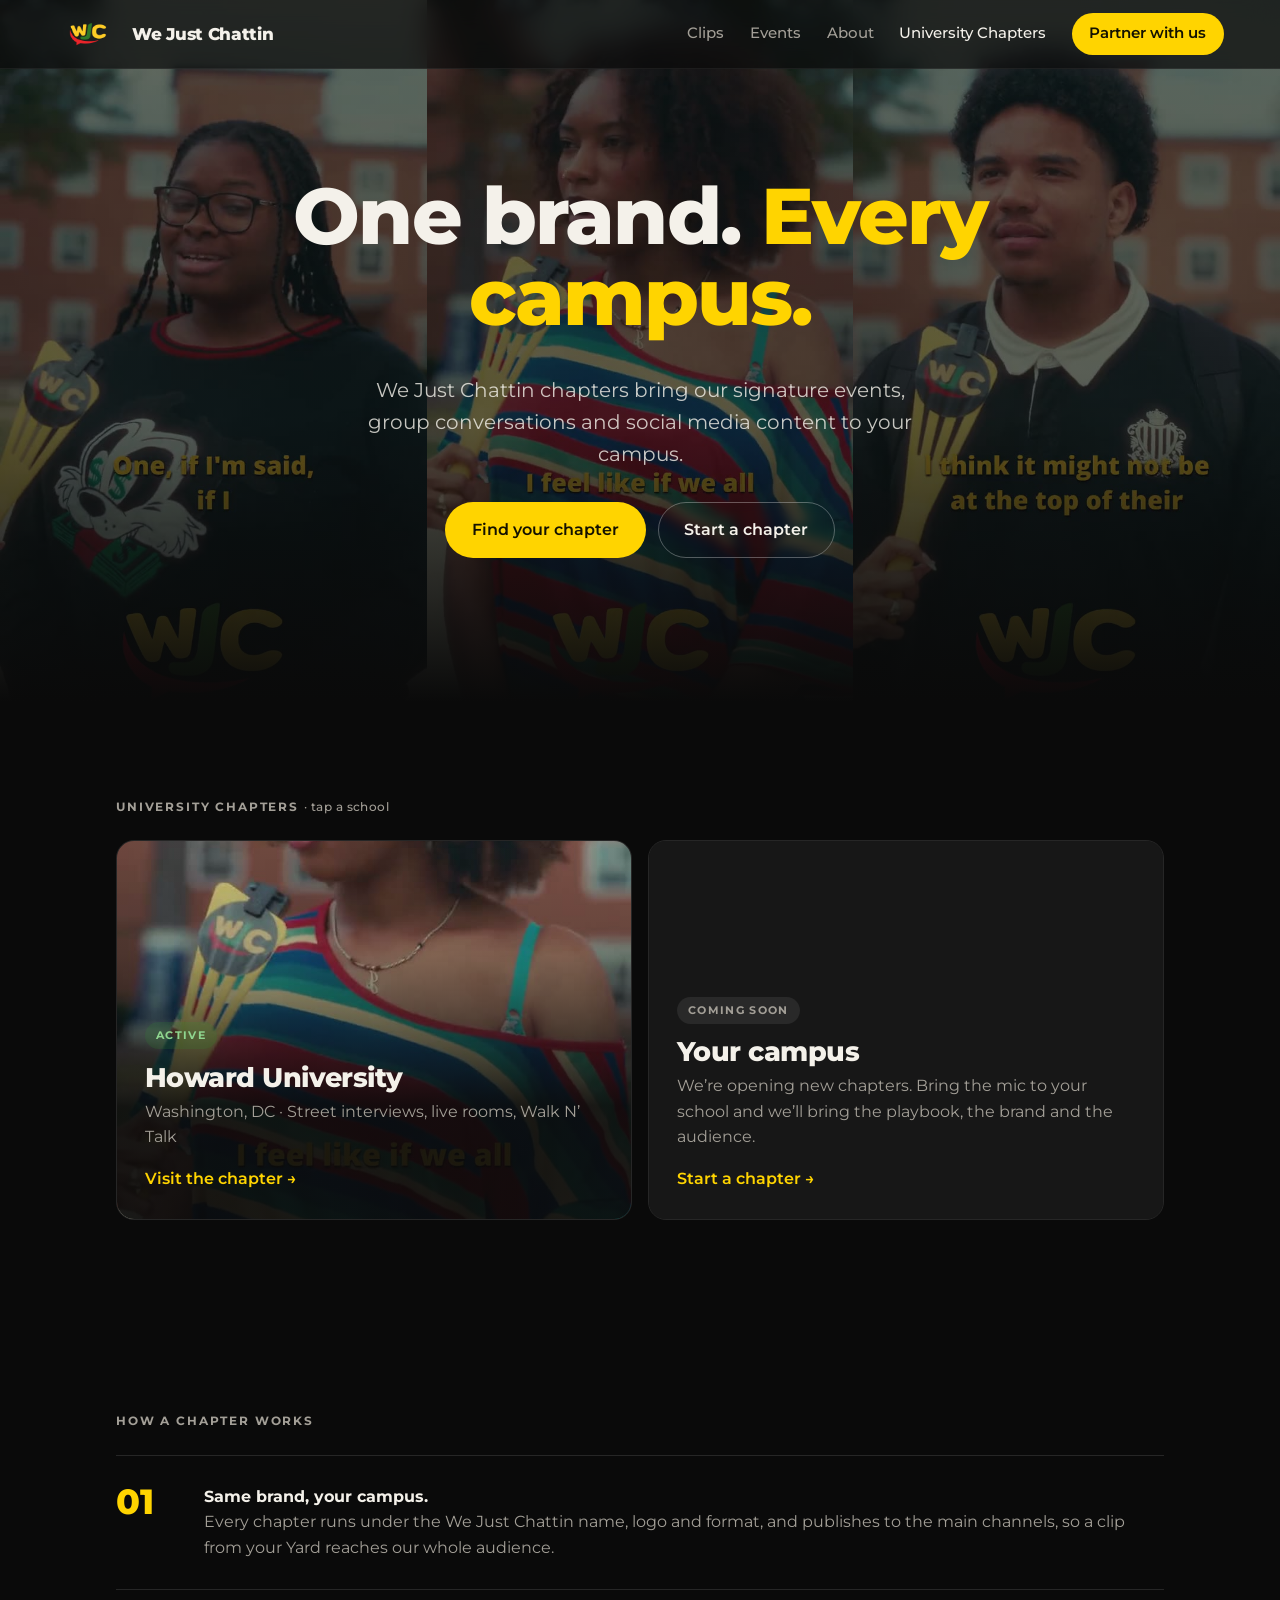
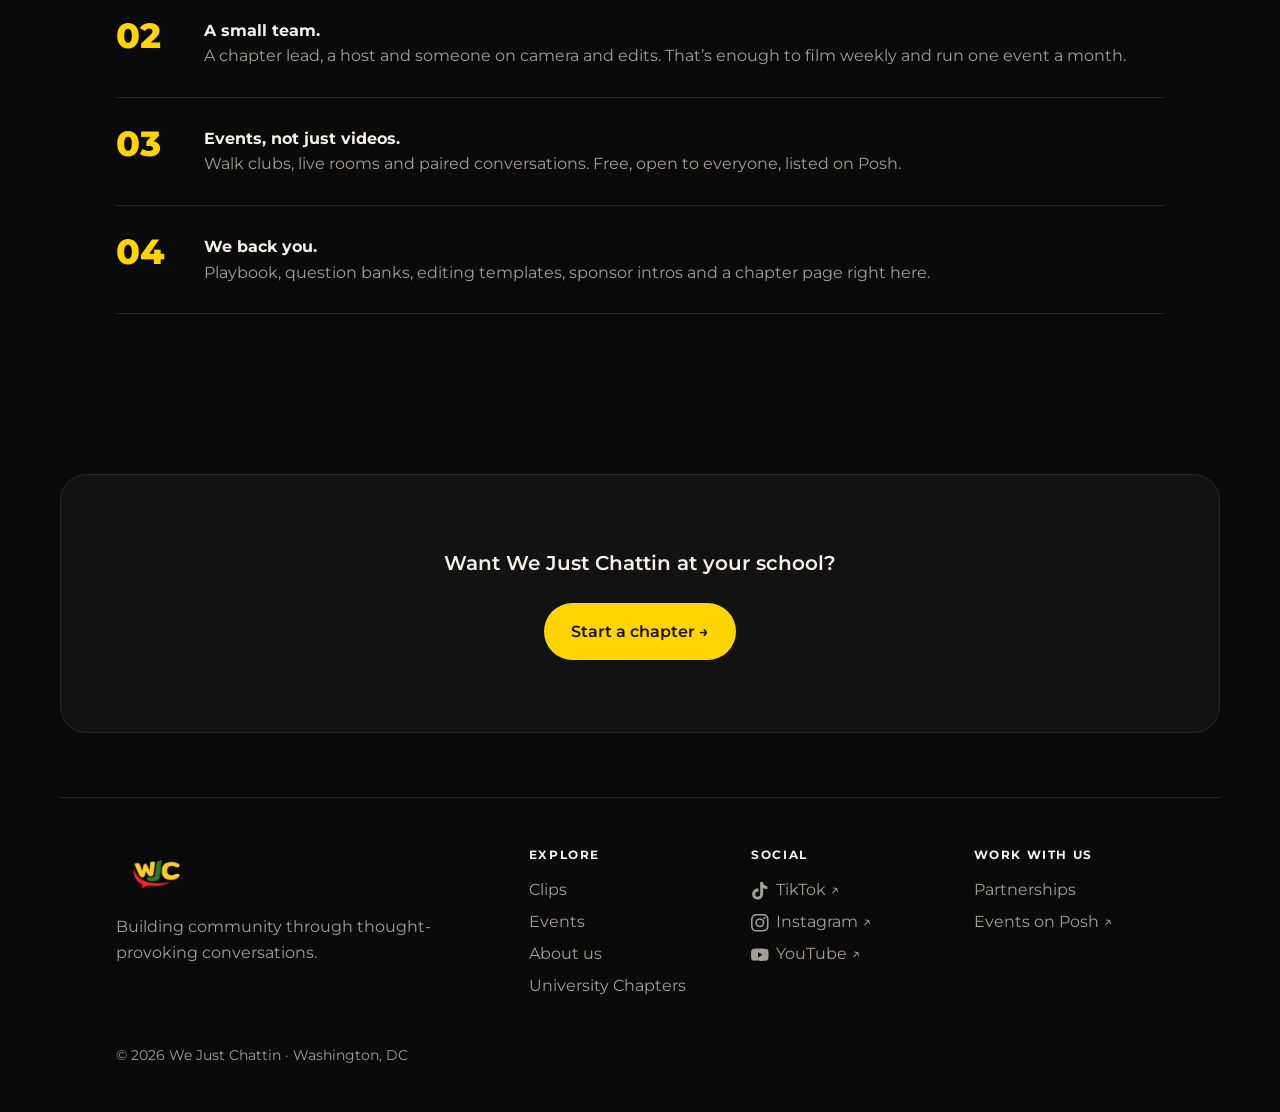
==== commit 6a11e1f9: "Wordmark without the apostrophe Co-Authored-By: Claude Fable 5.1 <noreply@anthropic.com>" ====
--- a/chapters/index.html
+++ b/chapters/index.html
@@ -15,7 +15,7 @@
 </head>
 <body>
   <header class="nav">
-    <a class="brand" href="../index.html"><img src="../assets/logo.png" alt=""><span>We Just Chattin&rsquo;</span></a>
+    <a class="brand" href="../index.html"><img src="../assets/logo.png" alt=""><span>We Just Chattin</span></a>
     <button class="menu-btn" aria-label="Open menu" aria-expanded="false">☰</button>
     <nav>
       <a href="../clips.html">Clips</a>
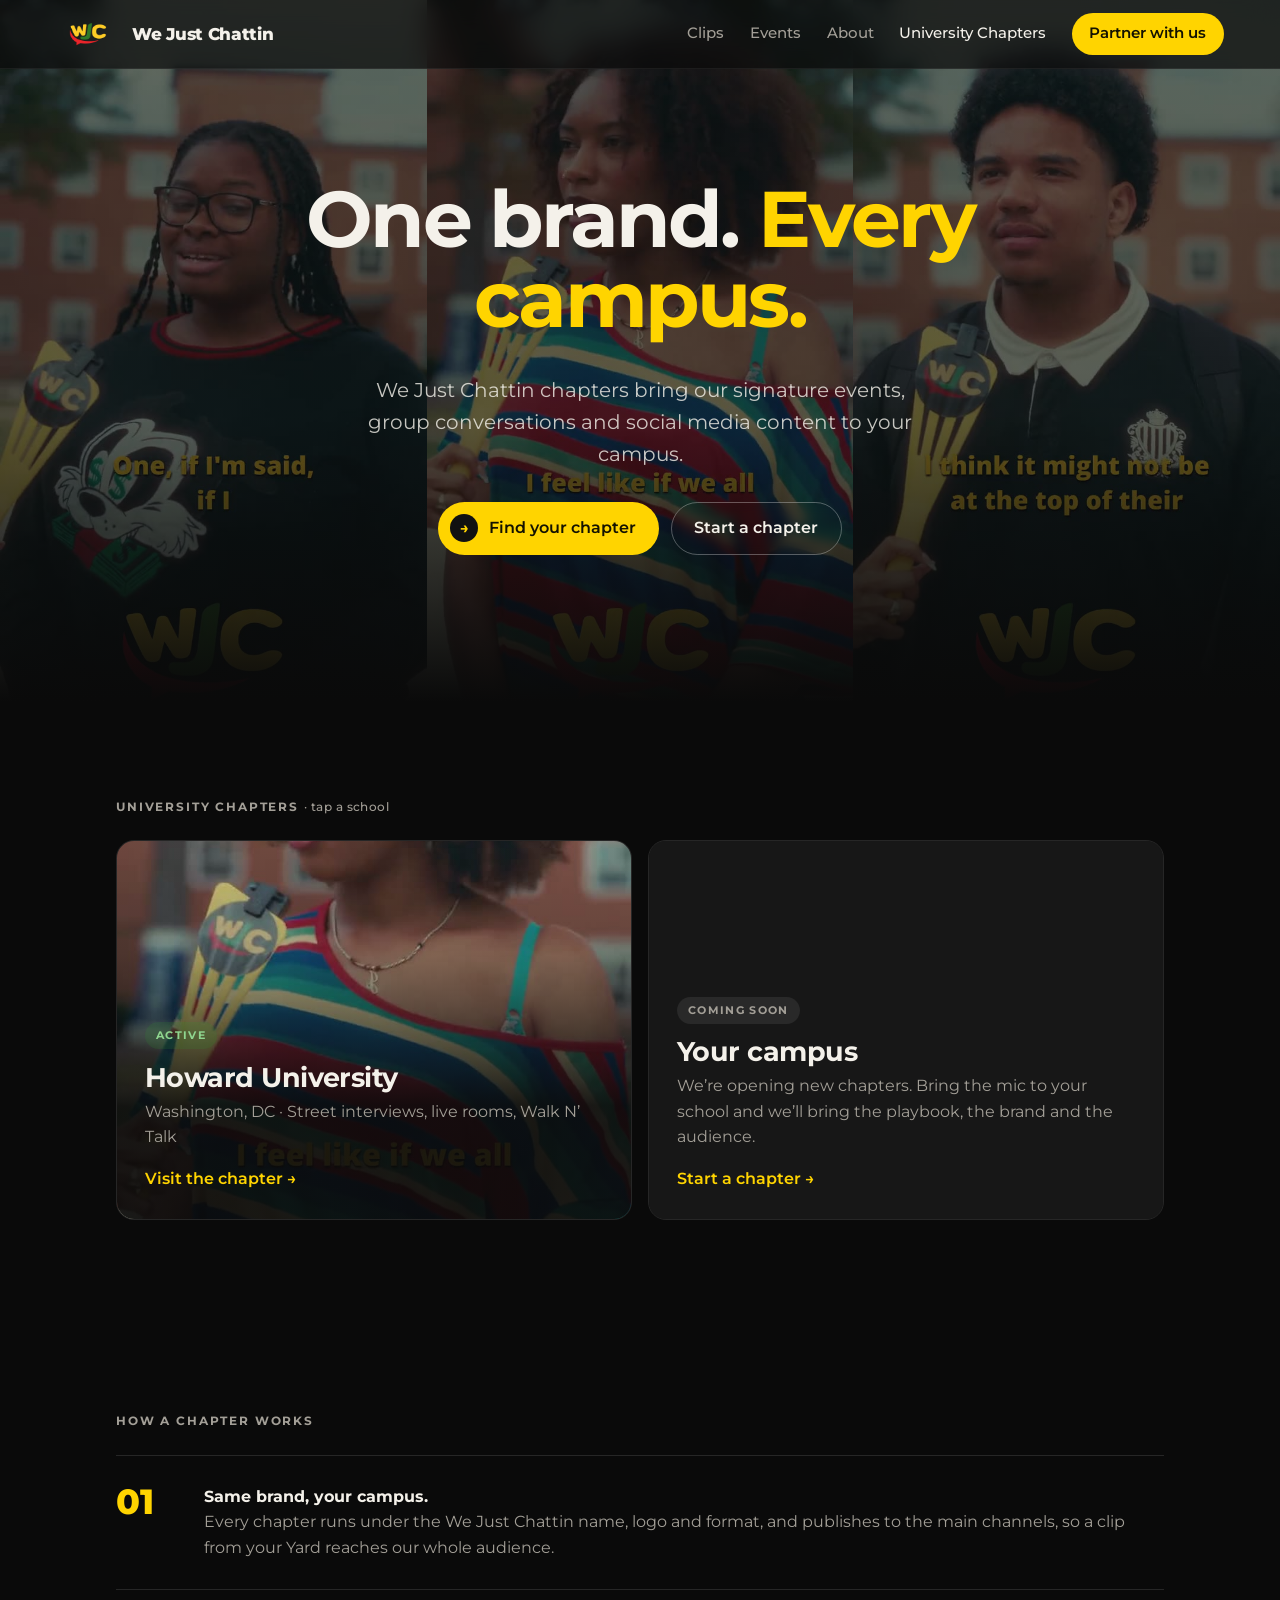
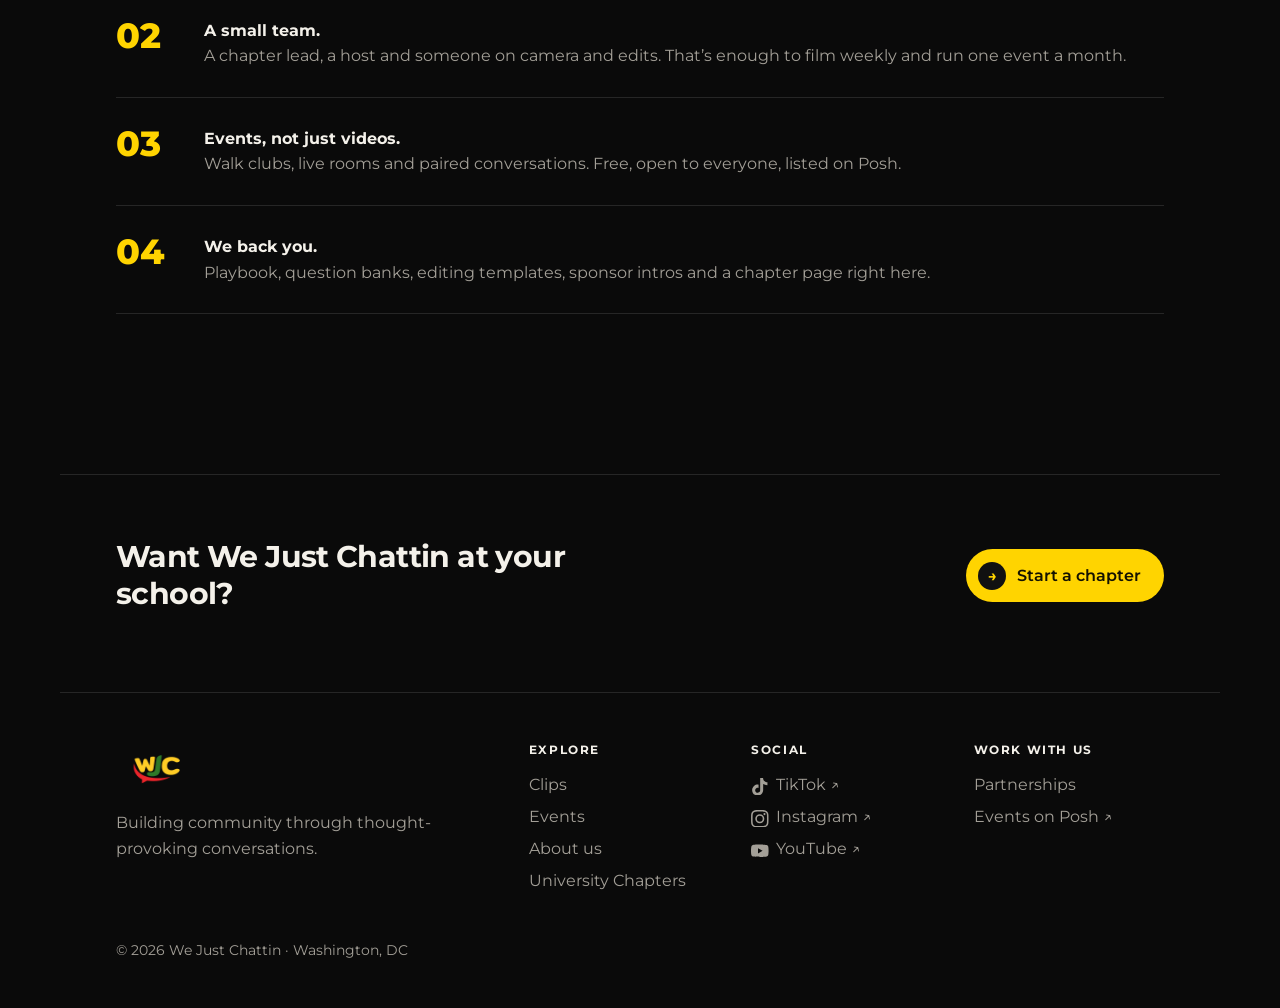
==== commit fbf22069: "Design pass after colinandsamir.com: 700-weight type, arrow-disc pill buttons, yellow intro bands wi" ====
--- a/chapters/index.html
+++ b/chapters/index.html
@@ -78,7 +78,7 @@
 
     <section class="cta-band">
       <p>Want We Just Chattin at your school?</p>
-      <a class="btn primary" href="mailto:hello@wejustchattin.com?subject=Start%20a%20We%20Just%20Chattin%20chapter">Start a chapter →</a>
+      <a class="btn primary" href="mailto:hello@wejustchattin.com?subject=Start%20a%20We%20Just%20Chattin%20chapter">Start a chapter</a>
     </section>
   </main>
 
--- a/styles.css
+++ b/styles.css
@@ -25,7 +25,7 @@
 .muted { color: var(--muted); }
 
 /* ---------- Type (Grail-style serif statements) ---------- */
-h1, .display { font-family: "Montserrat", system-ui, sans-serif; font-weight: 800; letter-spacing: -0.025em; line-height: 1.02; margin: 0 0 0.45em; }
+h1, .display { font-family: "Montserrat", system-ui, sans-serif; font-weight: 700; letter-spacing: -0.035em; line-height: 1.0; margin: 0 0 0.45em; }
 h1 { font-size: clamp(2rem, min(6.2vw, 9vh), 5rem); }
 h2.display { font-size: clamp(1.9rem, 4.2vw, 3.1rem); }
 h1 em, .display em { font-style: normal; color: var(--accent); }
@@ -57,9 +57,14 @@
 /* ---------- Buttons ---------- */
 .actions { display: flex; gap: 0.75rem; flex-wrap: wrap; margin-top: 2rem; }
 .actions.center { justify-content: center; }
-.btn { display: inline-block; padding: 0.9rem 1.6rem; border-radius: 999px; font-weight: 600; text-decoration: none; border: 1.5px solid transparent; transition: background 0.15s, border-color 0.15s, filter 0.15s; }
+.btn { display: inline-flex; align-items: center; gap: 0.65rem; padding: 0.7rem 1.4rem 0.7rem 0.7rem; border-radius: 999px; font-weight: 600; text-decoration: none; border: 1.5px solid transparent; transition: background 0.15s, border-color 0.15s, filter 0.15s; }
 .btn:hover { filter: brightness(1.08); }
 .btn.primary { background: var(--accent); color: var(--accent-ink); }
+.btn.primary::before, .btn.dark::before, .btn.light::before { content: "\2192"; display: inline-grid; place-items: center; width: 1.75rem; height: 1.75rem; border-radius: 50%; background: #111; color: var(--yellow); font-size: 0.95rem; font-weight: 700; flex: 0 0 auto; }
+.btn.dark { background: #141200; color: #fff; }
+.btn.dark::before { background: var(--yellow); color: #141200; }
+.btn.light::before { background: var(--red); color: #fff; }
+.btn.ghost { padding: 0.8rem 1.4rem; }
 .btn.primary:hover { background: #ffe14d; }
 .btn.ghost { border-color: rgba(255,255,255,0.3); color: var(--text); backdrop-filter: blur(6px); }
 .btn.ghost:hover { border-color: var(--text); }
@@ -78,7 +83,7 @@
 /* ---------- Stats (Jubilee-style, no boxes) ---------- */
 .stats { display: grid; grid-template-columns: repeat(4, 1fr); gap: 2rem 2.5rem; padding-top: 3.5rem; padding-bottom: 1.5rem; }
 .stat { border-left: 1px solid var(--border); padding-left: 1.25rem; }
-.stat strong { display: block; font-weight: 900; letter-spacing: -0.04em; line-height: 0.95; font-size: clamp(2.6rem, 5.5vw, 4.6rem); color: var(--accent); margin-bottom: 0.5rem; }
+.stat strong { display: block; font-weight: 700; letter-spacing: -0.04em; line-height: 0.95; font-size: clamp(2.6rem, 5.5vw, 4.6rem); color: var(--accent); margin-bottom: 0.5rem; }
 .stat span { display: block; color: var(--muted); font-size: 0.95rem; max-width: 16rem; }
 .stats.big { grid-template-columns: repeat(2, 1fr); gap: 3rem 4rem; padding: 0; }
 .stats.big .stat strong { font-size: clamp(3.4rem, 8vw, 7rem); }
@@ -122,7 +127,7 @@
 .channel .icon { width: 1.6rem; height: 1.6rem; color: var(--text); }
 .channel:hover .icon { color: var(--accent); }
 .foot-grid a .icon { display: inline-block; vertical-align: -0.3em; margin-right: 0.45rem; width: 1.1rem; height: 1.1rem; }
-.channel strong { font-family: "Montserrat", sans-serif; font-weight: 800; letter-spacing: -0.02em; font-size: 1.5rem; line-height: 1.1; }
+.channel strong { font-family: "Montserrat", sans-serif; font-weight: 700; letter-spacing: -0.02em; font-size: 1.5rem; line-height: 1.1; }
 .channel .meta { color: var(--muted); font-size: 0.9rem; }
 .channel .arrow { position: absolute; top: 1.4rem; right: 1.6rem; color: var(--accent); font-size: 1.2rem; }
 
@@ -139,7 +144,7 @@
 .checks li::before { content: "✓"; position: absolute; left: 0; color: #8fd68f; font-weight: 700; }
 .next-event { background: var(--red); color: #fff; border-radius: var(--radius); padding: 2rem; }
 .next-event .chip { background: rgba(255,255,255,0.18); color: #fff; }
-.next-event h3 { font-family: "Montserrat", sans-serif; font-weight: 800; letter-spacing: -0.02em; font-size: 2.2rem; line-height: 1; margin-bottom: 0.4rem; }
+.next-event h3 { font-family: "Montserrat", sans-serif; font-weight: 700; letter-spacing: -0.02em; font-size: 2.2rem; line-height: 1; margin-bottom: 0.4rem; }
 .next-event .date { font-weight: 600; margin-bottom: 0.5rem; }
 .next-event .where { color: rgba(255,255,255,0.85); font-size: 0.95rem; }
 .next-event .btn { margin-top: 0.5rem; }
@@ -154,8 +159,8 @@
 .member span { color: var(--muted); font-size: 0.9rem; }
 
 /* ---------- CTA band ---------- */
-.cta-band { margin-top: clamp(2rem, 6vw, 4rem); margin-bottom: clamp(2rem, 6vw, 4rem); padding-top: clamp(2.5rem, 6vw, 4.5rem); padding-bottom: clamp(2.5rem, 6vw, 4.5rem); background: var(--bg-2); border: 1px solid var(--border); border-radius: calc(var(--radius) + 8px); text-align: center; }
-.cta-band p { color: var(--text); font-size: 1.25rem; font-weight: 600; max-width: 34rem; margin: 0 auto 1.5rem; }
+.cta-band { margin-top: clamp(2rem, 6vw, 4rem); padding-top: clamp(2.5rem, 6vw, 4rem); padding-bottom: clamp(3rem, 7vw, 5rem); border-top: 1px solid var(--border); display: flex; flex-wrap: wrap; align-items: center; justify-content: space-between; gap: 1.5rem 3rem; text-align: left; }
+.cta-band p { color: var(--text); font-size: clamp(1.3rem, 2.4vw, 1.9rem); font-weight: 700; letter-spacing: -0.02em; line-height: 1.2; max-width: 34rem; margin: 0; }
 
 /* ---------- Partnerships page ---------- */
 .logo-strip { padding-top: 2rem; padding-bottom: 1.5rem; }
@@ -243,7 +248,7 @@
 .chapter-card::after { content: ""; position: absolute; inset: 0; z-index: -1; background: linear-gradient(to top, rgba(10,10,10,0.92) 30%, rgba(10,10,10,0.25) 70%, rgba(10,10,10,0.1)); }
 .chapter-card.soon::after { background: var(--surface); }
 .chapter-body { position: absolute; left: 0; right: 0; bottom: 0; padding: 1.75rem; }
-.chapter-body h2 { font-family: "Montserrat", sans-serif; font-weight: 800; letter-spacing: -0.02em; font-size: 1.7rem; line-height: 1.05; margin: 0 0 0.4rem; }
+.chapter-body h2 { font-family: "Montserrat", sans-serif; font-weight: 700; letter-spacing: -0.02em; font-size: 1.7rem; line-height: 1.05; margin: 0 0 0.4rem; }
 .chapter-body p { color: var(--muted); margin: 0 0 1rem; max-width: 30rem; }
 .chapter-body .go { color: var(--accent); font-weight: 600; }
 .chapter-card.soon .chip { color: var(--muted); background: rgba(255,255,255,0.08); }
@@ -267,7 +272,7 @@
 .about { display: grid; grid-template-columns: minmax(0, 1fr) minmax(0, 1fr); background: var(--bg-2); border-top: 1px solid var(--border); border-bottom: 1px solid var(--border); scroll-margin-top: 5rem; }
 .about-text { display: flex; flex-direction: column; justify-content: center; padding: clamp(3rem, 7vw, 6rem) var(--gutter); }
 .about-inner { width: 100%; max-width: calc(var(--max) / 2 - var(--gutter)); margin-left: auto; }
-.about h2 { font-family: "Montserrat", sans-serif; font-weight: 800; text-transform: uppercase; letter-spacing: -0.02em; line-height: 1; font-size: clamp(2.1rem, 4.4vw, 3.5rem); margin: 0 0 2rem; }
+.about h2 { font-family: "Montserrat", sans-serif; font-weight: 700; text-transform: uppercase; letter-spacing: -0.02em; line-height: 1; font-size: clamp(2.1rem, 4.4vw, 3.5rem); margin: 0 0 2rem; }
 .hand { font-family: "Permanent Marker", "Montserrat", cursive; font-weight: 400; text-transform: none; letter-spacing: 0; color: var(--accent); position: relative; display: inline-block; padding: 0 0.08em; }
 .hand svg { position: absolute; left: -3%; bottom: -0.3em; width: 106%; height: 0.45em; overflow: visible; }
 .about-letter p { color: var(--text); font-size: 1.02rem; line-height: 1.75; max-width: 34rem; }
@@ -313,3 +318,35 @@
 .group-photo { width: 100%; height: auto; border-radius: var(--radius); border: 1px solid var(--border); }
 .mission-text { font-size: clamp(1.05rem, 1.6vw, 1.25rem); line-height: 1.65; color: var(--text); margin: 0; }
 @media (max-width: 760px) { .about-us { grid-template-columns: 1fr; } .brand span { font-size: 0.95rem; } }
+
+/* ---------- Yellow band (photo + short intro) ---------- */
+.band { background: var(--yellow); color: #141200; }
+.band-inner { max-width: var(--max); margin: 0 auto; padding: clamp(3rem, 6vw, 5rem) var(--gutter); display: grid; grid-template-columns: 1.15fr 1fr; gap: clamp(2rem, 5vw, 4rem); align-items: center; }
+.band .label { color: rgba(20,18,0,0.6); }
+.band h2 { font-family: "Montserrat", sans-serif; font-weight: 700; letter-spacing: -0.035em; line-height: 1; font-size: clamp(2rem, 4.2vw, 3.4rem); margin: 0 0 1rem; color: #141200; }
+.band p { color: #141200; font-size: 1.05rem; line-height: 1.6; max-width: 30rem; margin: 0 0 1.5rem; }
+.band .mission-text { font-size: clamp(1.05rem, 1.6vw, 1.25rem); }
+.photo-annot { position: relative; margin: 0; }
+.photo-annot img { width: 100%; height: auto; border-radius: 10px; display: block; }
+.annot { position: absolute; font-family: "Permanent Marker", cursive; font-size: clamp(1.1rem, 2vw, 1.6rem); color: #fff; text-shadow: 0 1px 2px rgba(0,0,0,0.35); line-height: 1; }
+.annot svg { position: absolute; width: 4.5rem; height: 4.5rem; overflow: visible; }
+.annot.tl { top: 8%; left: 6%; }
+.annot.tl svg { top: 100%; left: 35%; }
+.annot.br { right: 7%; bottom: 10%; }
+.annot.br svg { bottom: 100%; right: 30%; transform: scaleY(-1); }
+/* ---------- Big staggered page index ---------- */
+.big-links { padding-top: clamp(3rem, 7vw, 5rem); padding-bottom: clamp(2rem, 5vw, 3rem); }
+.big-links a { display: flex; align-items: baseline; gap: 0.6em; width: fit-content; max-width: 100%; text-decoration: none; color: var(--yellow); font-family: "Montserrat", sans-serif; font-weight: 700; letter-spacing: -0.04em; line-height: 1; font-size: clamp(2.2rem, 6.2vw, 5.5rem); white-space: nowrap; padding: 0.14em 0; transition: color 0.15s; }
+.big-links a span { font-family: "Montserrat", sans-serif; font-weight: 500; font-size: 0.26em; letter-spacing: 0.08em; color: var(--muted); }
+.big-links a::after { content: "\2192"; font-size: 0.55em; color: var(--muted); opacity: 0; transform: translateX(-0.4em); transition: opacity 0.15s, transform 0.15s; }
+.big-links a:hover { color: var(--text); }
+.big-links a:hover::after { opacity: 1; transform: none; }
+.big-links a.mid { margin-left: 18%; }
+.big-links a.right { margin-left: 36%; }
+.big-links a.in { margin-left: 8%; }
+@media (max-width: 760px) {
+  .band-inner { grid-template-columns: 1fr; }
+  .big-links a.mid, .big-links a.right, .big-links a.in { margin-left: 0; }
+  .big-links a { white-space: normal; }
+  .cta-band { flex-direction: column; align-items: flex-start; }
+}
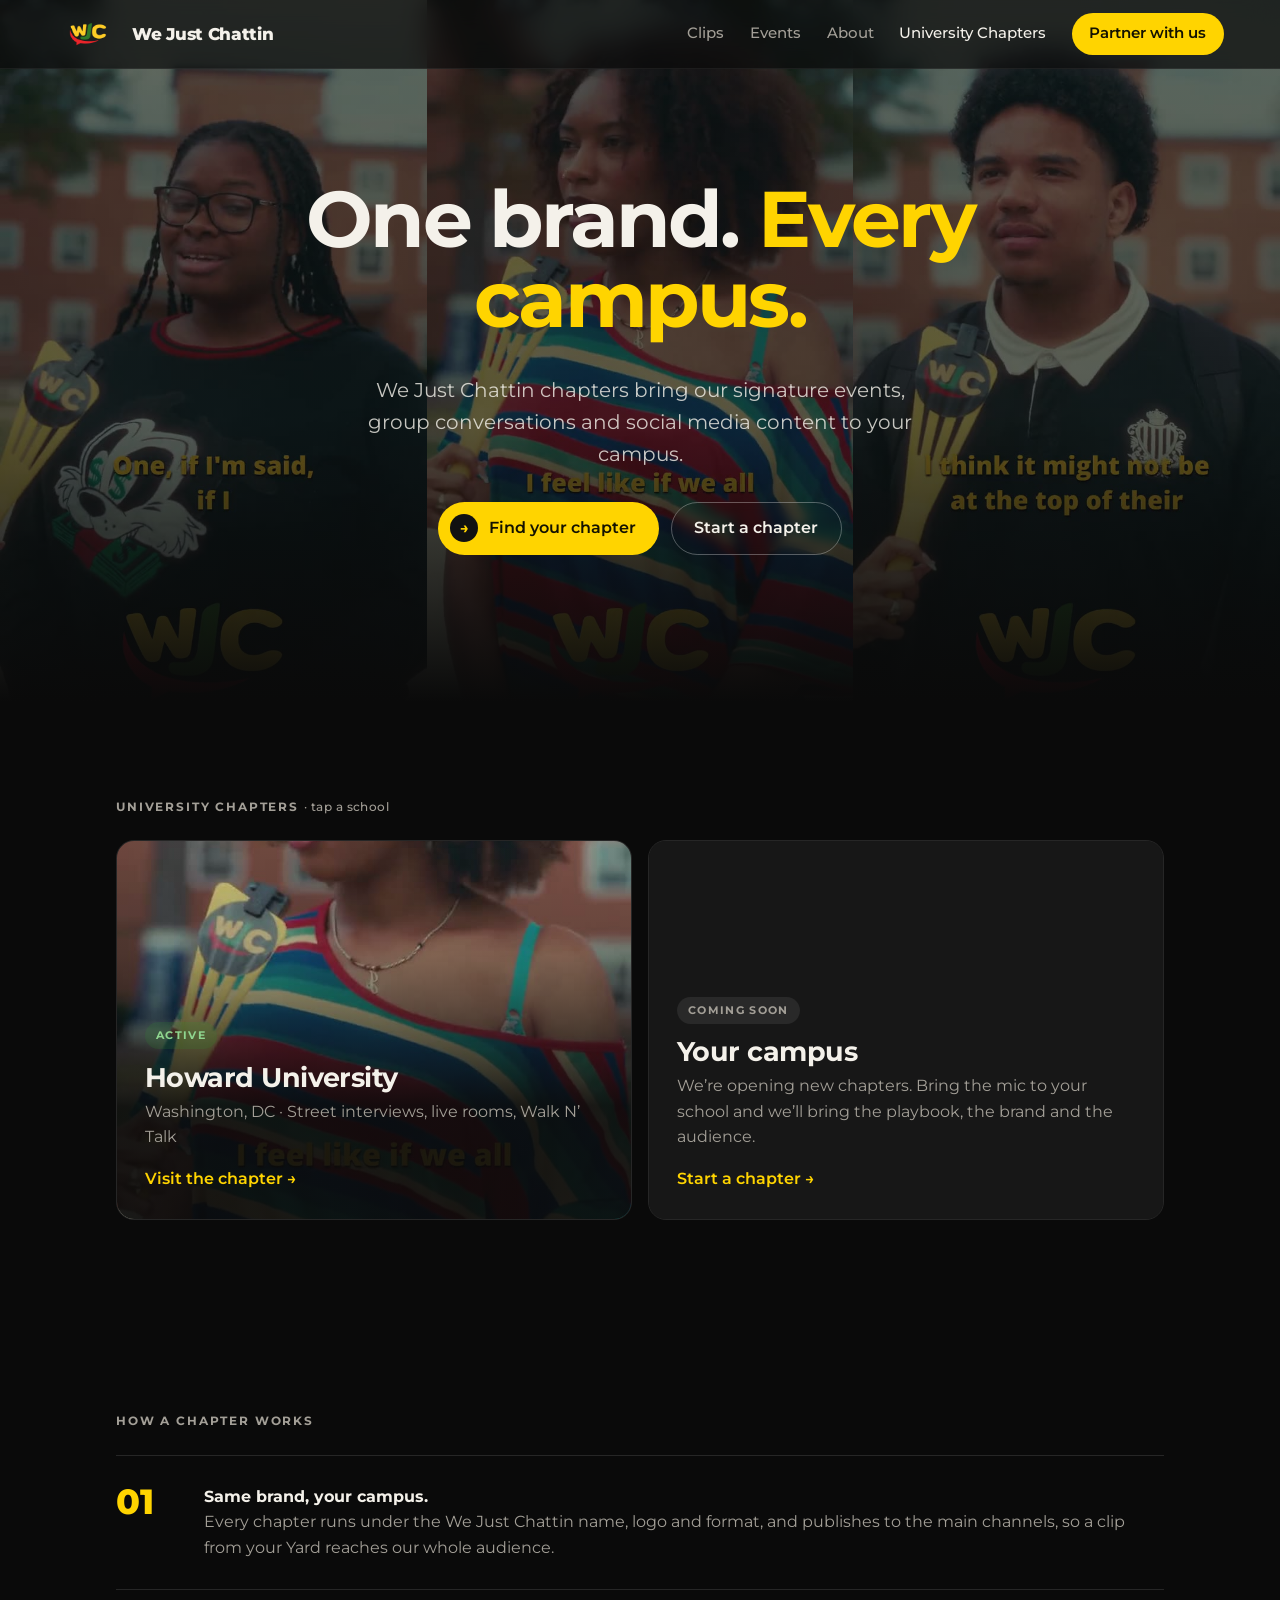
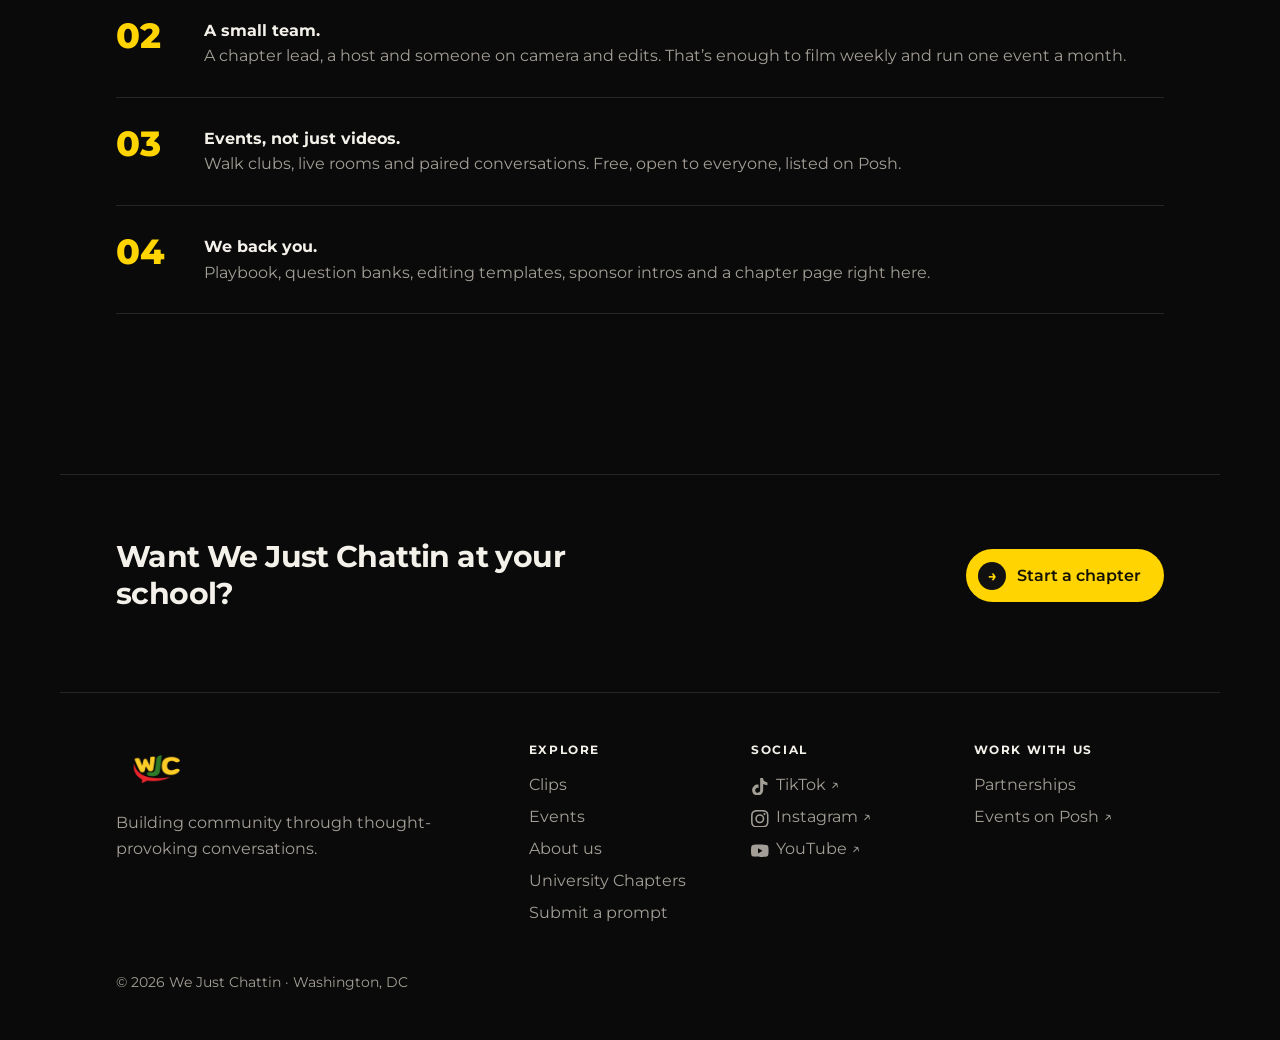
==== commit 7a2ec12a: "Submit a prompt page: form with example chips, endpoint hook with mailto fallback; linked from home " ====
--- a/chapters/index.html
+++ b/chapters/index.html
@@ -94,6 +94,7 @@
         <a href="../events.html">Events</a>
         <a href="../about.html">About us</a>
         <a href="../chapters/">University Chapters</a>
+        <a href="../prompt.html">Submit a prompt</a>
       </div>
       <div>
         <p class="foot-h">Social</p>
@@ -110,6 +111,6 @@
     <p class="copy">&copy; <span id="year"></span> We Just Chattin &middot; Washington, DC</p>
   </footer>
 
-  <script src="../site.js?v=14"></script>
+  <script src="../site.js?v=15"></script>
 </body>
 </html>
--- a/styles.css
+++ b/styles.css
@@ -350,3 +350,27 @@
   .big-links a { white-space: normal; }
   .cta-band { flex-direction: column; align-items: flex-start; }
 }
+
+/* ---------- Submit a prompt ---------- */
+.prompt { display: grid; grid-template-columns: 1fr 1.3fr; gap: clamp(2rem, 5vw, 4rem); align-items: start; padding-top: 2.5rem; }
+.prompt-side .checks { margin-bottom: 2rem; }
+.prompt-examples { display: flex; flex-wrap: wrap; gap: 0.5rem; }
+.chip-btn { font: inherit; font-size: 0.88rem; font-weight: 600; color: var(--text); background: var(--surface); border: 1px solid var(--border); border-radius: 999px; padding: 0.5rem 0.9rem; cursor: pointer; text-align: left; }
+.chip-btn:hover { border-color: var(--accent); color: var(--accent); }
+.prompt-form { display: flex; flex-direction: column; gap: 0.4rem; background: var(--bg-2); border: 1px solid var(--border); border-radius: var(--radius); padding: clamp(1.25rem, 3vw, 2rem); }
+.prompt-form label { font-size: 0.8rem; font-weight: 700; letter-spacing: 0.08em; text-transform: uppercase; color: var(--muted); margin-top: 0.9rem; }
+.prompt-form label span { font-weight: 500; letter-spacing: 0; text-transform: none; margin-left: 0.4rem; }
+.prompt-form label .req { color: var(--accent); }
+.prompt-form input[type="text"], .prompt-form textarea { font: inherit; font-size: 1rem; color: var(--text); background: var(--bg); border: 1px solid var(--border); border-radius: 12px; padding: 0.85rem 1rem; width: 100%; }
+.prompt-form textarea { font-size: 1.15rem; line-height: 1.5; resize: vertical; min-height: 7.5rem; }
+.prompt-form input:focus, .prompt-form textarea:focus { outline: none; border-color: var(--accent); box-shadow: 0 0 0 3px rgba(255,212,0,0.18); }
+.prompt-row { display: grid; grid-template-columns: 1fr 1fr; gap: 0 1rem; }
+.prompt-check { display: flex !important; align-items: center; gap: 0.6rem; text-transform: none !important; letter-spacing: 0 !important; font-weight: 500 !important; font-size: 0.95rem !important; color: var(--text) !important; margin: 1.1rem 0 0.4rem; }
+.prompt-check input { width: 1.1rem; height: 1.1rem; accent-color: var(--accent); }
+.prompt-form .btn { align-self: flex-start; margin-top: 0.8rem; border: 0; cursor: pointer; font: inherit; font-weight: 600; }
+.prompt-form .btn[disabled] { opacity: 0.6; cursor: default; }
+.prompt-status { margin: 0.6rem 0 0; font-size: 0.95rem; color: var(--muted); min-height: 1.4em; }
+.prompt-status.ok { color: #8fd68f; }
+.prompt-status.err { color: #ff8a86; }
+.hp { position: absolute; left: -9999px; width: 1px; height: 1px; opacity: 0; }
+@media (max-width: 760px) { .prompt { grid-template-columns: 1fr; } .prompt-row { grid-template-columns: 1fr; } }
